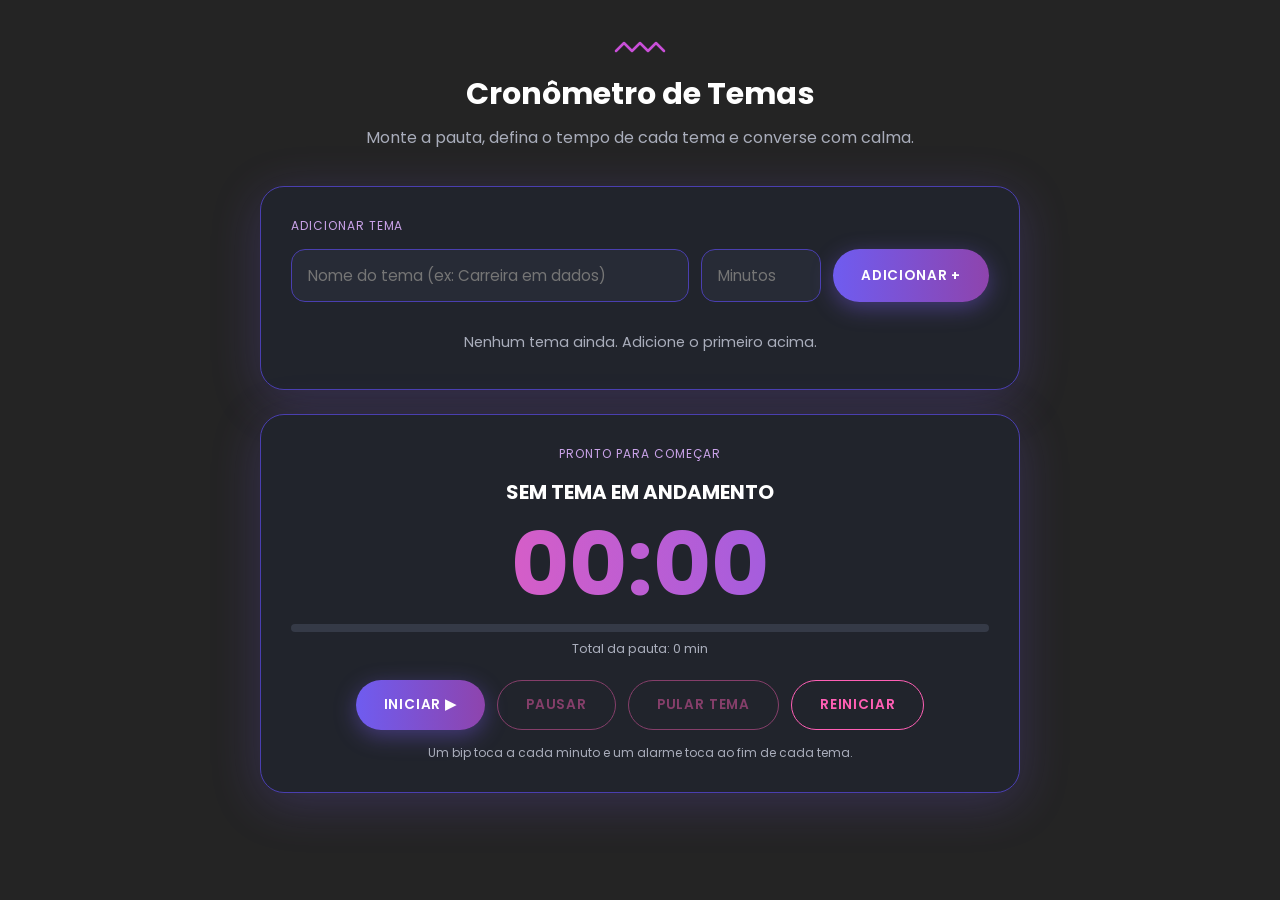
==== index.html @ 90a9bb94 "Init" ====
<!doctype html>
<html lang="pt-BR">
  <head>
    <meta charset="UTF-8" />
    <meta name="viewport" content="width=device-width, initial-scale=1.0" />
    <title>Cronômetro de Temas | DiversificaDev</title>
    <link
      href="https://fonts.googleapis.com/css2?family=Poppins:wght@400;500;600;700&display=swap"
      rel="stylesheet"
    />
    <style>
      :root {
        --bg: #242424;
        --card: #21242c;
        --card-2: #272b36;
        --borda: #4a3fb0;
        --roxo: #7b5cf0;
        --magenta: #c94fd8;
        --rosa: #ff5fb5;
        --texto: #ffffff;
        --texto-suave: #a9adbb;
      }
      * {
        box-sizing: border-box;
        margin: 0;
        padding: 0;
      }
      body {
        font-family: "Poppins", sans-serif;
        background: var(--bg);
        color: var(--texto);
        min-height: 100vh;
        padding: 40px 16px 60px;
      }
      header {
        text-align: center;
        margin-bottom: 36px;
      }
      .zigzag {
        width: 52px;
        height: 14px;
        margin: 0 auto 10px;
      }
      header h1 {
        font-size: 1.9rem;
        font-weight: 700;
      }
      header p {
        color: var(--texto-suave);
        margin-top: 8px;
        font-size: 1rem;
      }

      .card {
        max-width: 760px;
        margin: 0 auto 24px;
        background: var(--card);
        border: 1.5px solid var(--borda);
        border-radius: 24px;
        padding: 30px;
        box-shadow: 0 10px 50px rgba(123, 92, 240, 0.22);
      }
      .rotulo {
        font-size: 0.75rem;
        letter-spacing: 0.08em;
        text-transform: uppercase;
        color: #c9a2e8;
        margin-bottom: 14px;
      }

      .form {
        display: flex;
        gap: 12px;
        flex-wrap: wrap;
      }
      .form input {
        background: var(--card-2);
        border: 1.5px solid var(--borda);
        border-radius: 14px;
        color: var(--texto);
        font-family: inherit;
        font-size: 0.95rem;
        padding: 14px 16px;
        outline: none;
        transition:
          border-color 0.2s,
          box-shadow 0.2s;
      }
      .form input:focus {
        border-color: var(--rosa);
        box-shadow: 0 0 0 3px rgba(255, 95, 181, 0.18);
      }
      #tema {
        flex: 1 1 260px;
      }
      #minutos {
        width: 120px;
      }

      .btn {
        font-family: inherit;
        font-weight: 600;
        font-size: 0.85rem;
        letter-spacing: 0.06em;
        text-transform: uppercase;
        border: none;
        border-radius: 999px;
        padding: 14px 28px;
        color: #fff;
        cursor: pointer;
        background: linear-gradient(90deg, #6f5cf0, #8e44ad);
        box-shadow: 0 6px 22px rgba(123, 92, 240, 0.4);
        transition:
          transform 0.15s,
          box-shadow 0.15s,
          opacity 0.15s;
      }
      .btn:hover {
        transform: translateY(-2px);
        box-shadow: 0 10px 28px rgba(123, 92, 240, 0.55);
      }
      .btn:disabled {
        opacity: 0.45;
        cursor: not-allowed;
        transform: none;
      }
      .btn.secundario {
        background: transparent;
        border: 1.5px solid var(--rosa);
        color: var(--rosa);
        box-shadow: none;
      }
      .btn.secundario:hover {
        background: rgba(255, 95, 181, 0.1);
      }

      .lista {
        list-style: none;
        margin-top: 8px;
        display: grid;
        gap: 12px;
      }
      .item {
        display: flex;
        align-items: center;
        gap: 14px;
        background: var(--card-2);
        border: 1.5px solid var(--borda);
        border-radius: 16px;
        padding: 14px 18px;
        transition:
          border-color 0.2s,
          box-shadow 0.2s,
          opacity 0.2s;
      }
      .item .num {
        width: 34px;
        height: 34px;
        flex: none;
        display: grid;
        place-items: center;
        border-radius: 50%;
        background: rgba(255, 95, 181, 0.15);
        color: var(--rosa);
        font-weight: 700;
        font-size: 0.9rem;
      }
      .item .nome {
        flex: 1;
        font-size: 0.95rem;
        font-weight: 500;
      }
      .item .tempo {
        color: var(--texto-suave);
        font-size: 0.85rem;
      }
      .item .remover {
        background: none;
        border: none;
        color: var(--texto-suave);
        font-size: 1.3rem;
        cursor: pointer;
        line-height: 1;
        padding: 4px 8px;
        border-radius: 8px;
      }
      .item .remover:hover {
        color: var(--rosa);
      }
      .item.ativo {
        border-color: var(--rosa);
        box-shadow: 0 0 22px rgba(255, 95, 181, 0.3);
      }
      .item.feito {
        opacity: 0.45;
      }
      .item.feito .nome {
        text-decoration: line-through;
      }
      .vazio {
        text-align: center;
        color: var(--texto-suave);
        padding: 22px 0 6px;
        font-size: 0.9rem;
      }

      .palco {
        text-align: center;
      }
      .palco .tema-atual {
        font-size: 1.25rem;
        font-weight: 700;
        text-transform: uppercase;
        margin: 6px 0 4px;
      }
      .relogio {
        font-size: 5.5rem;
        font-weight: 700;
        line-height: 1.1;
        font-variant-numeric: tabular-nums;
        background: linear-gradient(90deg, var(--rosa), var(--roxo));
        -webkit-background-clip: text;
        background-clip: text;
        -webkit-text-fill-color: transparent;
        margin: 10px 0;
      }
      .relogio.alerta {
        animation: pulsa 0.6s ease-in-out infinite alternate;
      }
      @keyframes pulsa {
        from {
          transform: scale(1);
        }
        to {
          transform: scale(1.06);
        }
      }

      .barra {
        height: 8px;
        border-radius: 999px;
        background: #353a47;
        overflow: hidden;
        margin: 10px 0 8px;
      }
      .barra > div {
        height: 100%;
        width: 0%;
        background: linear-gradient(90deg, var(--rosa), var(--roxo));
        border-radius: 999px;
        transition: width 0.4s linear;
      }
      .minutos-info {
        color: var(--texto-suave);
        font-size: 0.8rem;
      }
      .controles {
        display: flex;
        gap: 12px;
        justify-content: center;
        flex-wrap: wrap;
        margin-top: 22px;
      }
      .dica {
        text-align: center;
        color: var(--texto-suave);
        font-size: 0.75rem;
        margin-top: 14px;
      }

      .fim {
        display: none;
        text-align: center;
        font-size: 1.1rem;
        font-weight: 600;
        color: var(--rosa);
        margin-top: 16px;
      }
    </style>
  </head>
  <body>
    <header>
      <svg
        class="zigzag"
        viewBox="0 0 52 14"
        fill="none"
        stroke="#c94fd8"
        stroke-width="2.5"
        stroke-linecap="round"
        stroke-linejoin="round"
      >
        <polyline points="2,11 10,3 18,11 26,3 34,11 42,3 50,11" />
      </svg>
      <h1>Cronômetro de Temas</h1>
      <p>Monte a pauta, defina o tempo de cada tema e converse com calma.</p>
    </header>

    <section class="card">
      <div class="rotulo">Adicionar tema</div>
      <div class="form">
        <input
          id="tema"
          type="text"
          placeholder="Nome do tema (ex: Carreira em dados)"
          maxlength="80"
        />
        <input
          id="minutos"
          type="number"
          min="1"
          max="180"
          placeholder="Minutos"
        />
        <button class="btn" id="btnAdd">Adicionar +</button>
      </div>
      <ul class="lista" id="lista"></ul>
      <div class="vazio" id="vazio">
        Nenhum tema ainda. Adicione o primeiro acima.
      </div>
    </section>

    <section class="card palco">
      <div class="rotulo" id="rotuloPalco">Pronto para começar</div>
      <div class="tema-atual" id="temaAtual">Sem tema em andamento</div>
      <div class="relogio" id="relogio">00:00</div>
      <div class="barra"><div id="progresso"></div></div>
      <div class="minutos-info" id="info">Total da pauta: 0 min</div>
      <div class="controles">
        <button class="btn" id="btnIniciar">Iniciar ▶</button>
        <button class="btn secundario" id="btnPausar" disabled>Pausar</button>
        <button class="btn secundario" id="btnPular" disabled>
          Pular tema
        </button>
        <button class="btn secundario" id="btnReiniciar">Reiniciar</button>
      </div>
      <div class="fim" id="fim">
        🎉 Pauta concluída! Obrigado pela conversa.
      </div>
      <div class="dica">
        Um bip toca a cada minuto e um alarme toca ao fim de cada tema.
      </div>
    </section>

    <script>
      let temas = [];
      let indice = -1;
      let restante = 0;
      let total = 0;
      let timer = null;
      let pausado = false;
      let audioCtx = null;

      const $ = (id) => document.getElementById(id);
      const fmt = (s) =>
        String(Math.floor(s / 60)).padStart(2, "0") +
        ":" +
        String(s % 60).padStart(2, "0");

      function ctx() {
        if (!audioCtx)
          audioCtx = new (window.AudioContext || window.webkitAudioContext)();
        if (audioCtx.state === "suspended") audioCtx.resume();
        return audioCtx;
      }
      function tom(freq, inicio, dur, vol = 0.25, tipo = "sine") {
        const c = ctx();
        const o = c.createOscillator();
        const g = c.createGain();
        o.type = tipo;
        o.frequency.value = freq;
        g.gain.setValueAtTime(0, c.currentTime + inicio);
        g.gain.linearRampToValueAtTime(vol, c.currentTime + inicio + 0.01);
        g.gain.exponentialRampToValueAtTime(
          0.001,
          c.currentTime + inicio + dur,
        );
        o.connect(g);
        g.connect(c.destination);
        o.start(c.currentTime + inicio);
        o.stop(c.currentTime + inicio + dur + 0.05);
      }
      function bipMinuto() {
        tom(880, 0, 0.18);
        tom(660, 0.2, 0.25);
      }
      function alarmeFim() {
        for (let i = 0; i < 4; i++) {
          tom(1046, i * 0.45, 0.16, 0.35, "square");
          tom(1046, i * 0.45 + 0.2, 0.16, 0.35, "square");
          tom(1318, i * 0.45 + 0.4, 0.05, 0.001, "square");
        }
        tom(1568, 1.9, 0.7, 0.35, "square");
      }
      function alarmeFinal() {
        for (let i = 0; i < 3; i++) {
          tom(523, i * 0.6, 0.2, 0.3, "triangle");
          tom(659, i * 0.6 + 0.2, 0.2, 0.3, "triangle");
          tom(784, i * 0.6 + 0.4, 0.3, 0.3, "triangle");
        }
        tom(1046, 1.9, 1.0, 0.3, "triangle");
      }

      function desenharLista() {
        const ul = $("lista");
        ul.innerHTML = "";
        temas.forEach((t, i) => {
          const li = document.createElement("li");
          li.className =
            "item" +
            (i === indice ? " ativo" : "") +
            (i < indice ? " feito" : "");
          li.innerHTML =
            '<div class="num">' +
            (i + 1) +
            '</div><div class="nome"></div><div class="tempo">' +
            t.min +
            " min</div>";
          li.querySelector(".nome").textContent = t.nome;
          if (indice === -1) {
            const b = document.createElement("button");
            b.className = "remover";
            b.textContent = "×";
            b.title = "Remover";
            b.onclick = () => {
              temas.splice(i, 1);
              desenharLista();
            };
            li.appendChild(b);
          }
          ul.appendChild(li);
        });
        $("vazio").style.display = temas.length ? "none" : "block";
        const soma = temas.reduce((a, t) => a + t.min, 0);
        $("info").textContent = "Total da pauta: " + soma + " min";
      }

      function adicionar() {
        const nome = $("tema").value.trim();
        const min = parseInt($("minutos").value, 10);
        if (!nome || !min || min < 1) {
          $("tema").focus();
          return;
        }
        temas.push({ nome, min });
        $("tema").value = "";
        $("minutos").value = "";
        $("tema").focus();
        desenharLista();
      }

      function iniciarTema(i) {
        indice = i;
        total = temas[i].min * 60;
        restante = total;
        $("rotuloPalco").textContent =
          "Tema " + (i + 1) + " de " + temas.length;
        $("temaAtual").textContent = temas[i].nome;
        $("relogio").classList.remove("alerta");
        atualizarTela();
        desenharLista();
      }

      function atualizarTela() {
        $("relogio").textContent = fmt(restante);
        $("progresso").style.width =
          (total ? ((total - restante) / total) * 100 : 0) + "%";
        const decorridos = Math.floor((total - restante) / 60);
        $("info").textContent =
          "Minutos completos: " + decorridos + " de " + total / 60;
        $("relogio").classList.toggle("alerta", restante <= 10 && restante > 0);
      }

      function tique() {
        if (pausado) return;
        restante--;
        const passou = total - restante;
        if (restante > 0 && passou > 0 && passou % 60 === 0) bipMinuto();
        atualizarTela();
        if (restante <= 0) {
          clearInterval(timer);
          timer = null;
          if (indice < temas.length - 1) {
            alarmeFim();
            setTimeout(() => {
              iniciarTema(indice + 1);
              timer = setInterval(tique, 1000);
            }, 2800);
          } else {
            alarmeFinal();
            finalizar();
          }
        }
      }

      function iniciar() {
        if (!temas.length) {
          $("tema").focus();
          return;
        }
        ctx();
        $("fim").style.display = "none";
        iniciarTema(0);
        pausado = false;
        timer = setInterval(tique, 1000);
        $("btnIniciar").disabled = true;
        $("btnPausar").disabled = false;
        $("btnPular").disabled = false;
        $("btnAdd").disabled = true;
      }

      function pausar() {
        pausado = !pausado;
        $("btnPausar").textContent = pausado ? "Continuar" : "Pausar";
      }

      function pular() {
        clearInterval(timer);
        timer = null;
        if (indice < temas.length - 1) {
          alarmeFim();
          setTimeout(() => {
            iniciarTema(indice + 1);
            pausado = false;
            $("btnPausar").textContent = "Pausar";
            timer = setInterval(tique, 1000);
          }, 2800);
        } else {
          alarmeFinal();
          finalizar();
        }
      }

      function finalizar() {
        indice = temas.length;
        desenharLista();
        $("rotuloPalco").textContent = "Pauta concluída";
        $("temaAtual").textContent = "Todos os temas finalizados";
        $("relogio").textContent = "00:00";
        $("relogio").classList.remove("alerta");
        $("progresso").style.width = "100%";
        $("fim").style.display = "block";
        $("btnPausar").disabled = true;
        $("btnPular").disabled = true;
      }

      function reiniciar() {
        clearInterval(timer);
        timer = null;
        pausado = false;
        indice = -1;
        restante = 0;
        total = 0;
        $("rotuloPalco").textContent = "Pronto para começar";
        $("temaAtual").textContent = "Sem tema em andamento";
        $("relogio").textContent = "00:00";
        $("relogio").classList.remove("alerta");
        $("progresso").style.width = "0%";
        $("fim").style.display = "none";
        $("btnIniciar").disabled = false;
        $("btnPausar").disabled = true;
        $("btnPausar").textContent = "Pausar";
        $("btnPular").disabled = true;
        $("btnAdd").disabled = false;
        desenharLista();
      }

      $("btnAdd").onclick = adicionar;
      $("minutos").addEventListener("keydown", (e) => {
        if (e.key === "Enter") adicionar();
      });
      $("tema").addEventListener("keydown", (e) => {
        if (e.key === "Enter") $("minutos").focus();
      });
      $("btnIniciar").onclick = iniciar;
      $("btnPausar").onclick = pausar;
      $("btnPular").onclick = pular;
      $("btnReiniciar").onclick = reiniciar;
      desenharLista();
    </script>
  </body>
</html>
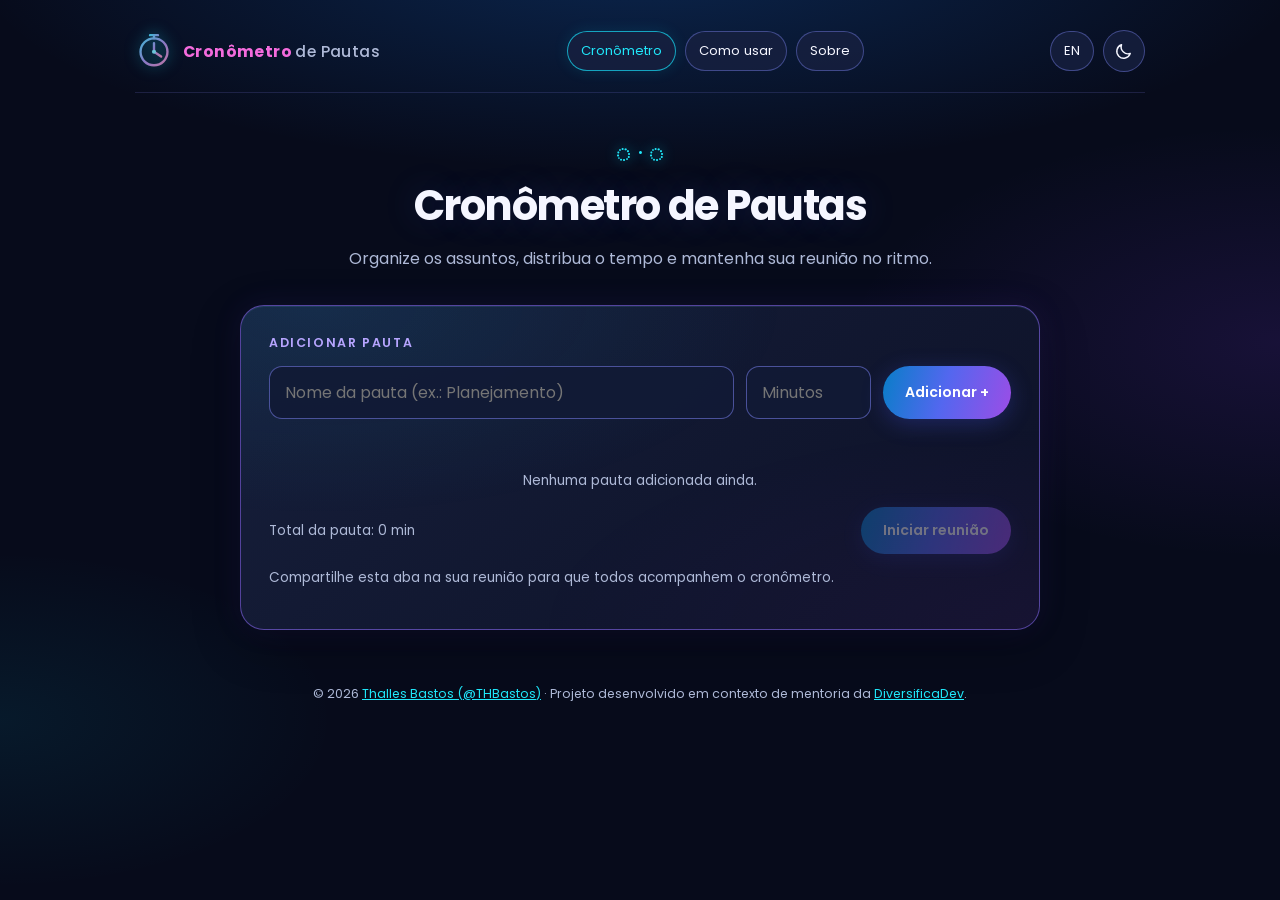
==== commit c3f09db0: "V2 MeetingTimer" ====
--- a/index.html
+++ b/index.html
@@ -1,581 +1,154 @@
-<!doctype html>
+<!DOCTYPE html>
+
 <html lang="pt-BR">
-  <head>
-    <meta charset="UTF-8" />
-    <meta name="viewport" content="width=device-width, initial-scale=1.0" />
-    <title>Cronômetro de Temas | DiversificaDev</title>
-    <link
-      href="https://fonts.googleapis.com/css2?family=Poppins:wght@400;500;600;700&display=swap"
-      rel="stylesheet"
-    />
-    <style>
-      :root {
-        --bg: #242424;
-        --card: #21242c;
-        --card-2: #272b36;
-        --borda: #4a3fb0;
-        --roxo: #7b5cf0;
-        --magenta: #c94fd8;
-        --rosa: #ff5fb5;
-        --texto: #ffffff;
-        --texto-suave: #a9adbb;
-      }
-      * {
-        box-sizing: border-box;
-        margin: 0;
-        padding: 0;
-      }
-      body {
-        font-family: "Poppins", sans-serif;
-        background: var(--bg);
-        color: var(--texto);
-        min-height: 100vh;
-        padding: 40px 16px 60px;
-      }
-      header {
-        text-align: center;
-        margin-bottom: 36px;
-      }
-      .zigzag {
-        width: 52px;
-        height: 14px;
-        margin: 0 auto 10px;
-      }
-      header h1 {
-        font-size: 1.9rem;
-        font-weight: 700;
-      }
-      header p {
-        color: var(--texto-suave);
-        margin-top: 8px;
-        font-size: 1rem;
-      }
+<head>
+<meta charset="utf-8"/><meta content="width=device-width,initial-scale=1" name="viewport"/>
+<title>Cronômetro de Pautas | TH.BASTOS × DiversificaDev</title>
+<link href="https://fonts.googleapis.com/css2?family=Poppins:wght@400;500;600;700&amp;display=swap" rel="stylesheet"/>
+<style>
+:root{font-family:Poppins,system-ui,sans-serif;color-scheme:dark;--bg:#191b24;--card:#232631;--field:#2c303e;--text:#f7f6ff;--muted:#b6b5c8;--border:#5246a1;--pink:#ff65b5;--purple:#8265ef;--track:#404251;--shadow:rgba(80,62,160,.24)}
+:root[data-theme=light]{color-scheme:light;--bg:#f6f4fb;--card:#fff;--field:#f3f0fa;--text:#242136;--muted:#5f5a72;--border:#b7a8e5;--pink:#ac2878;--purple:#6143c5;--track:#e1dcec;--shadow:rgba(80,62,160,.12)}
+*{box-sizing:border-box}body{margin:0;min-height:100vh;background:radial-gradient(ellipse at top,rgba(130,101,239,.12),transparent 65%),var(--bg);color:var(--text)}button,input{font:inherit}button{cursor:pointer}button:disabled{opacity:.4;cursor:not-allowed}button:focus-visible,input:focus-visible,a:focus-visible{outline:3px solid var(--pink);outline-offset:3px}a{color:inherit} .shell{max-width:1050px;margin:auto;padding:22px 20px 40px}.topbar{display:flex;align-items:center;justify-content:space-between;gap:15px;flex-wrap:wrap}.brand{font-weight:700;text-decoration:none;font-size:1rem}.brand span{color:var(--pink)}.top-actions,.nav{display:flex;align-items:center;gap:9px;flex-wrap:wrap}.nav a,.nav span,.small{border:1px solid var(--border);border-radius:999px;padding:9px 13px;font-size:.82rem;text-decoration:none;background:var(--card);color:var(--text)}.nav .current{border-color:var(--pink);color:var(--pink)}.nav .soon{opacity:.55;cursor:default}.small[aria-pressed=true]{border-color:var(--pink);color:var(--pink)}.hero{text-align:center;margin:56px auto 30px}.zig{color:var(--pink);font-size:2rem;line-height:1}.hero h1{font-size:clamp(1.8rem,4vw,2.6rem);margin:9px 0}.hero p{color:var(--muted);margin:0}.card{background:var(--card);border:1.5px solid var(--border);border-radius:24px;padding:28px;box-shadow:0 10px 40px var(--shadow);margin:20px auto;max-width:800px}.label{font-size:.78rem;letter-spacing:.08em;text-transform:uppercase;color:var(--pink);margin-bottom:14px}.form{display:flex;gap:12px;flex-wrap:wrap}.form input{background:var(--field);color:var(--text);border:1px solid var(--border);border-radius:13px;padding:13px 15px;min-width:0}.form input:first-child{flex:1 1 270px}.form input:nth-child(2){width:125px}.btn{border:0;border-radius:999px;padding:13px 22px;color:white;background:linear-gradient(95deg,#705af0,#9c4fb6);font-weight:600;font-size:.88rem}.btn.secondary{background:transparent;border:1px solid var(--pink);color:var(--pink)}.btn:hover:not(:disabled),.small:hover:not(:disabled){filter:brightness(1.12)}.list{list-style:none;padding:0;margin:18px 0;display:grid;gap:10px}.item{display:flex;align-items:center;gap:12px;padding:13px;background:var(--field);border:1px solid var(--border);border-radius:14px}.item.active{border-color:var(--pink)}.item.done{opacity:.55}.num{width:32px;height:32px;border-radius:50%;background:rgba(255,101,181,.15);color:var(--pink);display:grid;place-items:center;flex:none;font-weight:700}.item .name{flex:1;overflow-wrap:anywhere}.item .mins{white-space:nowrap;color:var(--muted)}.remove{border:0;background:none;color:var(--muted);font-size:1.5rem}.empty,.hint{color:var(--muted);font-size:.85rem}.empty{text-align:center;padding:16px}.setup-bottom{display:flex;justify-content:space-between;align-items:center;gap:12px;flex-wrap:wrap}.meeting{max-width:980px;text-align:center}.meeting .subject{font-size:clamp(1.3rem,3.5vw,2.3rem);overflow-wrap:anywhere;margin:10px 0}.clock{font-size:clamp(4.5rem,17vw,11rem);font-weight:700;line-height:1.2;letter-spacing:-.04em;font-variant-numeric:tabular-nums;background:linear-gradient(95deg,var(--pink),var(--purple));background-clip:text;-webkit-background-clip:text;color:transparent}.clock.warning{animation:pulse 1.4s infinite alternate}@keyframes pulse{to{transform:scale(1.035);opacity:.8}}.progress{height:10px;background:var(--track);border-radius:20px;overflow:hidden;margin:12px auto;max-width:760px}.progress>div{height:100%;width:0;background:linear-gradient(90deg,var(--pink),var(--purple));transition:width .2s linear}.extra{font-weight:600;color:var(--pink);min-height:25px}.controls{display:flex;gap:10px;justify-content:center;flex-wrap:wrap;margin:20px 0}.meeting-list{max-width:650px;margin:24px auto;text-align:left}.meeting-top{display:flex;justify-content:space-between;align-items:center;gap:10px;flex-wrap:wrap}.finish{font-size:1.1rem;color:var(--pink);font-weight:600}.hidden{display:none!important}footer{text-align:center;color:var(--muted);font-size:.78rem;margin:55px 0 5px}footer a{color:var(--pink)}dialog{border:1px solid var(--border);background:var(--card);color:var(--text);border-radius:20px;padding:25px;max-width:min(90vw,420px)}dialog::backdrop{background:rgba(0,0,0,.65)}dialog p{color:var(--muted)}.dialog-actions{display:flex;justify-content:flex-end;gap:9px;flex-wrap:wrap}@media(max-width:600px){.shell{padding:15px}.card{padding:18px}.hero{margin:32px auto 20px}.form input:nth-child(2){flex:1}.form .btn{width:100%}.setup-bottom{justify-content:center}.meeting-top{justify-content:center}}
 
-      .card {
-        max-width: 760px;
-        margin: 0 auto 24px;
-        background: var(--card);
-        border: 1.5px solid var(--borda);
-        border-radius: 24px;
-        padding: 30px;
-        box-shadow: 0 10px 50px rgba(123, 92, 240, 0.22);
-      }
-      .rotulo {
-        font-size: 0.75rem;
-        letter-spacing: 0.08em;
-        text-transform: uppercase;
-        color: #c9a2e8;
-        margin-bottom: 14px;
-      }
+/* TH.BASTOS × DiversificaDev: neon blue visual language */
+:root{--bg:#080e1d;--card:#101b30;--field:#172640;--text:#f5f9ff;--muted:#b3c3d9;--border:#244c79;--pink:#4bbcff;--purple:#806bfa;--track:#263b56;--shadow:rgba(0,128,255,.14)}
+:root[data-theme=light]{--bg:#f0f7ff;--card:#ffffff;--field:#edf5ff;--text:#10223c;--muted:#47607c;--border:#b4d7f5;--pink:#086aa8;--purple:#6150b9;--track:#dbe8f5;--shadow:rgba(14,89,153,.12)}
+body{background:radial-gradient(ellipse at 50% 0%,rgba(18,120,235,.17),transparent 62%),var(--bg)}
+.brand{display:inline-flex;align-items:center;gap:8px;letter-spacing:.025em}.brand-mark{color:#35baff;font-size:1.55rem}.brand-th{color:var(--text)!important}.brand-dot{color:#35baff!important}
+.nav .current,.small[aria-pressed=true]{border-color:var(--pink)}.zig{color:#41caff;text-shadow:0 0 22px #009bff}
+.btn{background:linear-gradient(100deg,#0b87d6,#6861e7)}.btn.secondary{background:transparent}
+.clock{background:linear-gradient(95deg,#35caff,#6386ff,#ab69ec);background-clip:text;-webkit-background-clip:text}
+.progress>div{background:linear-gradient(90deg,#26c5fa,#7869ff)}
+#theme{display:grid;place-items:center;min-width:42px;min-height:42px;padding:8px}#theme svg{display:block}
+#counter:empty,#status:empty,#extra:empty{display:none}
+.meeting .subject{line-height:1.35;margin:18px 0 12px}
+.meeting .clock{line-height:1.22;padding:4px 0}
+.meeting-list{margin-top:28px}
+/* Presentation takes over the browser TAB only, never the operating-system screen. */
+body.presenting{overflow:hidden}
+body.presenting .shell{max-width:none;padding:0;margin:0}
+body.presenting .topbar,body.presenting .hero,body.presenting #setup,body.presenting footer{display:none!important}
+body.presenting main{height:100dvh;overflow:auto}
+body.presenting #meeting{display:block!important;min-height:100dvh;max-width:none;width:100%;margin:0;border:0;border-radius:0;box-shadow:none;padding:clamp(14px,3vw,40px) clamp(12px,5vw,70px);background:var(--bg)}
+body.presenting #meeting .clock{font-size:clamp(5rem,17vw,14rem)}
+@media(max-width:600px){.topbar{align-items:flex-start}.brand{width:100%}.meeting-top{gap:12px}.meeting-top>div{display:flex;flex-wrap:wrap;justify-content:center;gap:8px}.meeting .subject{font-size:clamp(1.3rem,6vw,2rem);line-height:1.45;margin:18px 0}.clock{font-size:clamp(3.8rem,17vw,7rem)}.label{line-height:1.65}.finish{line-height:1.6}.controls{gap:9px}.controls .btn{padding:12px 15px}.meeting-list{margin-top:28px}body.presenting #meeting .clock{font-size:clamp(3.8rem,18vw,8rem)}}
 
-      .form {
-        display: flex;
-        gap: 12px;
-        flex-wrap: wrap;
-      }
-      .form input {
-        background: var(--card-2);
-        border: 1.5px solid var(--borda);
-        border-radius: 14px;
-        color: var(--texto);
-        font-family: inherit;
-        font-size: 0.95rem;
-        padding: 14px 16px;
-        outline: none;
-        transition:
-          border-color 0.2s,
-          box-shadow 0.2s;
-      }
-      .form input:focus {
-        border-color: var(--rosa);
-        box-shadow: 0 0 0 3px rgba(255, 95, 181, 0.18);
-      }
-      #tema {
-        flex: 1 1 260px;
-      }
-      #minutos {
-        width: 120px;
-      }
+/* V4: paleta equilibrada entre TH.BASTOS e DiversificaDev, sem neon excessivo */
+:root{--bg:#11141b;--card:#1b202a;--field:#252b37;--text:#edf1f6;--muted:#aeb7c5;--border:#3a4b65;--pink:#78b9cf;--purple:#927fc2;--track:#323b4c;--shadow:rgba(0,0,0,.19)}
+:root[data-theme=light]{--bg:#f4f5f8;--card:#fff;--field:#f0f2f6;--text:#1d2632;--muted:#536173;--border:#b6c5d7;--pink:#24738f;--purple:#67579d;--track:#dce2e9;--shadow:rgba(34,49,75,.08)}
+body{background:radial-gradient(ellipse at 50% -12%,rgba(76,94,142,.09),transparent 65%),var(--bg)}
+.brand{display:inline-flex;align-items:center;gap:10px;white-space:nowrap}.brand-name{font-weight:700;font-size:.98rem;color:var(--text)}.brand-name span{font-weight:500;color:var(--muted)}.timer-logo{flex:none}
+.nav .current,.small[aria-pressed=true]{border-color:var(--pink)}.zig{color:var(--purple);text-shadow:none;font-size:1.25rem}
+.card{border-color:var(--border);box-shadow:0 12px 35px var(--shadow)}
+.btn{background:linear-gradient(110deg,#3c789e,#7366a4);box-shadow:none}.btn.secondary{background:transparent;color:var(--pink);border-color:var(--border)}
+.clock{background:linear-gradient(100deg,#7dbbd3,#9b86d0);background-clip:text;-webkit-background-clip:text}
+.progress>div{background:linear-gradient(90deg,#5aa8c4,#8876b6)}
+.meeting .subject{font-size:clamp(2rem,5vw,3.7rem);line-height:1.18;font-weight:700;letter-spacing:-.025em;margin:18px auto 24px;max-width:850px;text-wrap:balance}
+.meeting-top{display:grid;grid-template-columns:1fr auto;align-items:start;gap:16px;margin-bottom:30px}.meeting-top>div{display:flex;gap:10px;flex-wrap:wrap;justify-content:flex-end}
+.meeting .label{margin-top:12px}.meeting .clock{margin:16px auto 20px}
+.item.active{border-color:var(--pink)}.num{background:rgba(139,127,194,.16);color:var(--pink)}
+body.presenting #meeting{background:var(--bg);padding:clamp(24px,4vw,55px) clamp(18px,5vw,80px)}
+body.presenting #meeting .meeting-top{margin-bottom:clamp(35px,6vh,80px)}
+body.presenting #meeting .subject{font-size:clamp(2.1rem,5.5vw,5rem)}
+@media(max-width:650px){
+ .shell{padding:18px 15px 34px}.topbar{display:grid;grid-template-columns:1fr auto;gap:16px 10px;align-items:center}.brand{grid-column:1/2;min-width:0}.brand-name{font-size:.89rem}.timer-logo{width:32px;height:32px}.top-actions{grid-column:2/3;grid-row:1;justify-content:flex-end;flex-wrap:nowrap}.nav{grid-column:1/-1;grid-row:2;display:flex;gap:8px;justify-content:center}.nav a,.nav span{padding:9px 12px;font-size:.78rem}
+ .hero{margin:34px auto 25px}.hero h1{line-height:1.18}.hero p{line-height:1.6}
+ .meeting{padding:24px 18px}.meeting-top{display:flex;flex-direction:column;align-items:stretch;gap:12px;margin-bottom:36px}.meeting-top>#fullscreen{align-self:stretch}.meeting-top>div{display:grid;grid-template-columns:1fr 1fr;gap:10px;width:100%}.meeting-top .small{min-height:44px;line-height:1.4;padding:10px 12px;white-space:normal}
+ .meeting .subject{font-size:clamp(2rem,8vw,3rem);margin:22px auto 28px;line-height:1.22}.meeting .clock{font-size:clamp(3.8rem,17vw,7rem)}.meeting .label{margin-top:12px}
+ .controls{gap:9px;margin-top:26px}.controls .btn{min-height:44px}.meeting-list{margin-top:36px}
+ body.presenting{overflow:auto}body.presenting main{min-height:100dvh;height:auto;overflow:visible}body.presenting #meeting{padding:24px 18px 55px;min-height:100dvh}body.presenting #meeting .meeting-top{margin-bottom:46px}body.presenting #meeting .subject{font-size:clamp(2.2rem,9vw,3.5rem);margin-bottom:32px}body.presenting #meeting .clock{font-size:clamp(3.8rem,17vw,8rem)}
+}
+@media(prefers-reduced-motion:reduce){.clock.warning{animation:none}.progress>div{transition:none}}
 
-      .btn {
-        font-family: inherit;
-        font-weight: 600;
-        font-size: 0.85rem;
-        letter-spacing: 0.06em;
-        text-transform: uppercase;
-        border: none;
-        border-radius: 999px;
-        padding: 14px 28px;
-        color: #fff;
-        cursor: pointer;
-        background: linear-gradient(90deg, #6f5cf0, #8e44ad);
-        box-shadow: 0 6px 22px rgba(123, 92, 240, 0.4);
-        transition:
-          transform 0.15s,
-          box-shadow 0.15s,
-          opacity 0.15s;
-      }
-      .btn:hover {
-        transform: translateY(-2px);
-        box-shadow: 0 10px 28px rgba(123, 92, 240, 0.55);
-      }
-      .btn:disabled {
-        opacity: 0.45;
-        cursor: not-allowed;
-        transform: none;
-      }
-      .btn.secundario {
-        background: transparent;
-        border: 1.5px solid var(--rosa);
-        color: var(--rosa);
-        box-shadow: none;
-      }
-      .btn.secundario:hover {
-        background: rgba(255, 95, 181, 0.1);
-      }
+/* V5 | DiversificaDev orbital neon: depth, restraint and luminous accents */
+:root{
+ --bg:#070b1b;--card:#10162c;--field:#18213a;--text:#f5f6ff;
+ --muted:#aeb9d7;--border:#4d408f;--pink:#f46bdd;--purple:#906aff;
+ --track:#283355;--shadow:rgba(55,35,153,.27);
+ --cyan:#20e7fa;--blue:#3c9dff;--violet:#a66bff;
+}
+:root[data-theme=light]{--bg:#f1f3ff;--card:#ffffff;--field:#edf0ff;--text:#17203b;--muted:#526080;--border:#aa9bdf;--pink:#a92eab;--purple:#6444c4;--track:#dce2f5;--shadow:rgba(68,47,160,.12);--cyan:#007f9d;--blue:#1767cc;--violet:#7044c4}
+body{background:radial-gradient(ellipse 70% 32% at 50% -5%,rgba(23,126,246,.23),transparent 75%),radial-gradient(ellipse 45% 32% at 100% 38%,rgba(136,58,246,.13),transparent 75%),radial-gradient(ellipse 35% 25% at 0% 80%,rgba(10,206,239,.075),transparent 75%),var(--bg)}
+.topbar{padding:8px 0 20px;border-bottom:1px solid rgba(126,128,237,.18)}
+.brand-name{color:var(--text)}.brand-name span{color:var(--muted)}
+.timer-logo{filter:drop-shadow(0 0 7px rgba(22,224,255,.5))}
+.hero{position:relative;margin:48px auto 34px}.hero h1{font-weight:700;letter-spacing:-.035em;text-shadow:0 0 35px rgba(88,121,255,.18)}
+.zig{color:var(--cyan);text-shadow:0 0 12px rgba(0,225,255,.8);font-size:1.5rem}
+.card{position:relative;background:linear-gradient(140deg,rgba(23,32,61,.97),rgba(13,17,39,.99));border:1px solid rgba(138,104,245,.56);box-shadow:0 14px 48px rgba(0,0,0,.27),0 0 30px rgba(101,67,235,.11),inset 0 1px 0 rgba(116,210,255,.11)}
+.card::before{content:"";pointer-events:none;position:absolute;inset:0;border-radius:inherit;background:radial-gradient(ellipse at 10% 0%,rgba(24,201,255,.085),transparent 46%),radial-gradient(ellipse at 100% 100%,rgba(198,59,247,.055),transparent 45%)}
+.card>*{position:relative}
+.label{color:#b7a5ff;letter-spacing:.13em;font-weight:600}
+.nav a,.nav span,.small{background:rgba(24,33,64,.78);border-color:rgba(109,119,216,.5);transition:border-color .2s,box-shadow .2s,background .2s}
+.nav .current,.small[aria-pressed=true]{color:var(--cyan);border-color:rgba(24,222,247,.7);box-shadow:0 0 15px rgba(12,205,245,.12)}
+.nav a:hover,.small:hover:not(:disabled){border-color:var(--cyan);box-shadow:0 0 17px rgba(19,200,248,.18)}
+.form input{background:rgba(18,27,54,.92);border-color:rgba(105,112,210,.65)}
+.form input:focus{border-color:var(--cyan);box-shadow:0 0 0 3px rgba(16,219,244,.13)}
+.btn{background:linear-gradient(105deg,#087ec8 0%,#5367ef 48%,#9c4de6 100%);color:#fff;box-shadow:0 5px 22px rgba(70,84,234,.28);transition:transform .2s,box-shadow .2s,filter .2s}
+.btn:hover:not(:disabled){transform:translateY(-1px);box-shadow:0 7px 25px rgba(51,139,255,.33),0 0 17px rgba(165,69,241,.15)}
+.btn.secondary{background:rgba(26,35,67,.62);color:#b7eaff;border:1px solid rgba(54,178,248,.6);box-shadow:none}
+.btn.secondary:hover:not(:disabled){background:rgba(25,93,139,.24);box-shadow:0 0 15px rgba(0,192,255,.12)}
+.item{background:linear-gradient(100deg,rgba(30,40,73,.94),rgba(22,29,58,.94));border-color:rgba(99,91,181,.57)}
+.item.active{border-color:var(--cyan);box-shadow:0 0 0 1px rgba(21,226,255,.16),0 0 24px rgba(24,201,245,.13)}
+.num{background:linear-gradient(130deg,rgba(225,79,226,.24),rgba(30,194,250,.19));color:#e8a4ff}
+.clock{background:linear-gradient(110deg,#2fe6ff 5%,#4d9fff 35%,#8a78ff 67%,#ed67e9 100%);-webkit-background-clip:text;background-clip:text;color:transparent;filter:drop-shadow(0 0 18px rgba(62,127,255,.19))}
+.progress{background:var(--track);box-shadow:inset 0 1px 3px rgba(0,0,0,.25)}
+.progress>div{background:linear-gradient(90deg,#11d6ef,#3b9dff 40%,#8d69ff 72%,#ed63da);box-shadow:0 0 16px rgba(55,154,255,.45)}
+.meeting .subject{color:#f6f7ff;text-shadow:0 0 23px rgba(98,129,255,.18);font-size:clamp(2.2rem,5.3vw,4rem)}
+.extra,.finish{color:#ef8ce8;text-shadow:0 0 12px rgba(237,96,228,.19)}
+.meeting-top{margin-bottom:24px}
+.meeting-list .item.active{background:linear-gradient(110deg,rgba(14,73,108,.45),rgba(38,30,83,.6))}
+footer a{color:var(--cyan)}
+body.presenting #meeting{background:radial-gradient(ellipse at 50% 0%,rgba(19,93,175,.14),transparent 60%),var(--bg)}
+:root[data-theme=light] .card{background:linear-gradient(145deg,#fff,#f7f8ff);border-color:#b8a7e8}
+:root[data-theme=light] .card::before{opacity:.35}
+:root[data-theme=light] .nav a,:root[data-theme=light] .nav span,:root[data-theme=light] .small,:root[data-theme=light] .btn.secondary{background:#f5f7ff;color:#314a76}
+:root[data-theme=light] .form input{background:#f6f7ff}
+:root[data-theme=light] .item{background:linear-gradient(100deg,#f5f6ff,#eef3ff)}
+:root[data-theme=light] .meeting .subject{color:var(--text);text-shadow:none}
+:root[data-theme=light] .label{color:#7650c0}
+:root[data-theme=light] .clock{background:linear-gradient(100deg,#007ca7,#2861d3,#8643b8);background-clip:text;-webkit-background-clip:text}
+:root[data-theme=light] footer a{color:#096c9e}
+@media(max-width:650px){
+ .shell{padding:18px 14px 35px}.topbar{row-gap:17px;padding-bottom:17px}
+ .hero{margin:31px auto 24px}.hero h1{font-size:clamp(1.8rem,7vw,2.3rem)}
+ .meeting-top{gap:14px;margin-bottom:30px}.meeting-top>div{gap:10px}
+ .meeting .subject{font-size:clamp(2.1rem,8.5vw,3.2rem)}
+ .meeting .clock{font-size:clamp(3.7rem,17vw,7rem)}
+ body.presenting #meeting{padding:25px 16px 60px}body.presenting #meeting .meeting-top{margin-bottom:38px}
+ body.presenting #meeting .subject{font-size:clamp(2.2rem,9vw,3.6rem)}
+}
+@media(prefers-reduced-motion:reduce){.btn,.nav a,.small{transition:none}}
 
-      .lista {
-        list-style: none;
-        margin-top: 8px;
-        display: grid;
-        gap: 12px;
-      }
-      .item {
-        display: flex;
-        align-items: center;
-        gap: 14px;
-        background: var(--card-2);
-        border: 1.5px solid var(--borda);
-        border-radius: 16px;
-        padding: 14px 18px;
-        transition:
-          border-color 0.2s,
-          box-shadow 0.2s,
-          opacity 0.2s;
-      }
-      .item .num {
-        width: 34px;
-        height: 34px;
-        flex: none;
-        display: grid;
-        place-items: center;
-        border-radius: 50%;
-        background: rgba(255, 95, 181, 0.15);
-        color: var(--rosa);
-        font-weight: 700;
-        font-size: 0.9rem;
-      }
-      .item .nome {
-        flex: 1;
-        font-size: 0.95rem;
-        font-weight: 500;
-      }
-      .item .tempo {
-        color: var(--texto-suave);
-        font-size: 0.85rem;
-      }
-      .item .remover {
-        background: none;
-        border: none;
-        color: var(--texto-suave);
-        font-size: 1.3rem;
-        cursor: pointer;
-        line-height: 1;
-        padding: 4px 8px;
-        border-radius: 8px;
-      }
-      .item .remover:hover {
-        color: var(--rosa);
-      }
-      .item.ativo {
-        border-color: var(--rosa);
-        box-shadow: 0 0 22px rgba(255, 95, 181, 0.3);
-      }
-      .item.feito {
-        opacity: 0.45;
-      }
-      .item.feito .nome {
-        text-decoration: line-through;
-      }
-      .vazio {
-        text-align: center;
-        color: var(--texto-suave);
-        padding: 22px 0 6px;
-        font-size: 0.9rem;
-      }
-
-      .palco {
-        text-align: center;
-      }
-      .palco .tema-atual {
-        font-size: 1.25rem;
-        font-weight: 700;
-        text-transform: uppercase;
-        margin: 6px 0 4px;
-      }
-      .relogio {
-        font-size: 5.5rem;
-        font-weight: 700;
-        line-height: 1.1;
-        font-variant-numeric: tabular-nums;
-        background: linear-gradient(90deg, var(--rosa), var(--roxo));
-        -webkit-background-clip: text;
-        background-clip: text;
-        -webkit-text-fill-color: transparent;
-        margin: 10px 0;
-      }
-      .relogio.alerta {
-        animation: pulsa 0.6s ease-in-out infinite alternate;
-      }
-      @keyframes pulsa {
-        from {
-          transform: scale(1);
-        }
-        to {
-          transform: scale(1.06);
-        }
-      }
-
-      .barra {
-        height: 8px;
-        border-radius: 999px;
-        background: #353a47;
-        overflow: hidden;
-        margin: 10px 0 8px;
-      }
-      .barra > div {
-        height: 100%;
-        width: 0%;
-        background: linear-gradient(90deg, var(--rosa), var(--roxo));
-        border-radius: 999px;
-        transition: width 0.4s linear;
-      }
-      .minutos-info {
-        color: var(--texto-suave);
-        font-size: 0.8rem;
-      }
-      .controles {
-        display: flex;
-        gap: 12px;
-        justify-content: center;
-        flex-wrap: wrap;
-        margin-top: 22px;
-      }
-      .dica {
-        text-align: center;
-        color: var(--texto-suave);
-        font-size: 0.75rem;
-        margin-top: 14px;
-      }
-
-      .fim {
-        display: none;
-        text-align: center;
-        font-size: 1.1rem;
-        font-weight: 600;
-        color: var(--rosa);
-        margin-top: 16px;
-      }
-    </style>
-  </head>
-  <body>
-    <header>
-      <svg
-        class="zigzag"
-        viewBox="0 0 52 14"
-        fill="none"
-        stroke="#c94fd8"
-        stroke-width="2.5"
-        stroke-linecap="round"
-        stroke-linejoin="round"
-      >
-        <polyline points="2,11 10,3 18,11 26,3 34,11 42,3 50,11" />
-      </svg>
-      <h1>Cronômetro de Temas</h1>
-      <p>Monte a pauta, defina o tempo de cada tema e converse com calma.</p>
-    </header>
-
-    <section class="card">
-      <div class="rotulo">Adicionar tema</div>
-      <div class="form">
-        <input
-          id="tema"
-          type="text"
-          placeholder="Nome do tema (ex: Carreira em dados)"
-          maxlength="80"
-        />
-        <input
-          id="minutos"
-          type="number"
-          min="1"
-          max="180"
-          placeholder="Minutos"
-        />
-        <button class="btn" id="btnAdd">Adicionar +</button>
-      </div>
-      <ul class="lista" id="lista"></ul>
-      <div class="vazio" id="vazio">
-        Nenhum tema ainda. Adicione o primeiro acima.
-      </div>
-    </section>
-
-    <section class="card palco">
-      <div class="rotulo" id="rotuloPalco">Pronto para começar</div>
-      <div class="tema-atual" id="temaAtual">Sem tema em andamento</div>
-      <div class="relogio" id="relogio">00:00</div>
-      <div class="barra"><div id="progresso"></div></div>
-      <div class="minutos-info" id="info">Total da pauta: 0 min</div>
-      <div class="controles">
-        <button class="btn" id="btnIniciar">Iniciar ▶</button>
-        <button class="btn secundario" id="btnPausar" disabled>Pausar</button>
-        <button class="btn secundario" id="btnPular" disabled>
-          Pular tema
-        </button>
-        <button class="btn secundario" id="btnReiniciar">Reiniciar</button>
-      </div>
-      <div class="fim" id="fim">
-        🎉 Pauta concluída! Obrigado pela conversa.
-      </div>
-      <div class="dica">
-        Um bip toca a cada minuto e um alarme toca ao fim de cada tema.
-      </div>
-    </section>
-
-    <script>
-      let temas = [];
-      let indice = -1;
-      let restante = 0;
-      let total = 0;
-      let timer = null;
-      let pausado = false;
-      let audioCtx = null;
-
-      const $ = (id) => document.getElementById(id);
-      const fmt = (s) =>
-        String(Math.floor(s / 60)).padStart(2, "0") +
-        ":" +
-        String(s % 60).padStart(2, "0");
-
-      function ctx() {
-        if (!audioCtx)
-          audioCtx = new (window.AudioContext || window.webkitAudioContext)();
-        if (audioCtx.state === "suspended") audioCtx.resume();
-        return audioCtx;
-      }
-      function tom(freq, inicio, dur, vol = 0.25, tipo = "sine") {
-        const c = ctx();
-        const o = c.createOscillator();
-        const g = c.createGain();
-        o.type = tipo;
-        o.frequency.value = freq;
-        g.gain.setValueAtTime(0, c.currentTime + inicio);
-        g.gain.linearRampToValueAtTime(vol, c.currentTime + inicio + 0.01);
-        g.gain.exponentialRampToValueAtTime(
-          0.001,
-          c.currentTime + inicio + dur,
-        );
-        o.connect(g);
-        g.connect(c.destination);
-        o.start(c.currentTime + inicio);
-        o.stop(c.currentTime + inicio + dur + 0.05);
-      }
-      function bipMinuto() {
-        tom(880, 0, 0.18);
-        tom(660, 0.2, 0.25);
-      }
-      function alarmeFim() {
-        for (let i = 0; i < 4; i++) {
-          tom(1046, i * 0.45, 0.16, 0.35, "square");
-          tom(1046, i * 0.45 + 0.2, 0.16, 0.35, "square");
-          tom(1318, i * 0.45 + 0.4, 0.05, 0.001, "square");
-        }
-        tom(1568, 1.9, 0.7, 0.35, "square");
-      }
-      function alarmeFinal() {
-        for (let i = 0; i < 3; i++) {
-          tom(523, i * 0.6, 0.2, 0.3, "triangle");
-          tom(659, i * 0.6 + 0.2, 0.2, 0.3, "triangle");
-          tom(784, i * 0.6 + 0.4, 0.3, 0.3, "triangle");
-        }
-        tom(1046, 1.9, 1.0, 0.3, "triangle");
-      }
-
-      function desenharLista() {
-        const ul = $("lista");
-        ul.innerHTML = "";
-        temas.forEach((t, i) => {
-          const li = document.createElement("li");
-          li.className =
-            "item" +
-            (i === indice ? " ativo" : "") +
-            (i < indice ? " feito" : "");
-          li.innerHTML =
-            '<div class="num">' +
-            (i + 1) +
-            '</div><div class="nome"></div><div class="tempo">' +
-            t.min +
-            " min</div>";
-          li.querySelector(".nome").textContent = t.nome;
-          if (indice === -1) {
-            const b = document.createElement("button");
-            b.className = "remover";
-            b.textContent = "×";
-            b.title = "Remover";
-            b.onclick = () => {
-              temas.splice(i, 1);
-              desenharLista();
-            };
-            li.appendChild(b);
-          }
-          ul.appendChild(li);
-        });
-        $("vazio").style.display = temas.length ? "none" : "block";
-        const soma = temas.reduce((a, t) => a + t.min, 0);
-        $("info").textContent = "Total da pauta: " + soma + " min";
-      }
-
-      function adicionar() {
-        const nome = $("tema").value.trim();
-        const min = parseInt($("minutos").value, 10);
-        if (!nome || !min || min < 1) {
-          $("tema").focus();
-          return;
-        }
-        temas.push({ nome, min });
-        $("tema").value = "";
-        $("minutos").value = "";
-        $("tema").focus();
-        desenharLista();
-      }
-
-      function iniciarTema(i) {
-        indice = i;
-        total = temas[i].min * 60;
-        restante = total;
-        $("rotuloPalco").textContent =
-          "Tema " + (i + 1) + " de " + temas.length;
-        $("temaAtual").textContent = temas[i].nome;
-        $("relogio").classList.remove("alerta");
-        atualizarTela();
-        desenharLista();
-      }
-
-      function atualizarTela() {
-        $("relogio").textContent = fmt(restante);
-        $("progresso").style.width =
-          (total ? ((total - restante) / total) * 100 : 0) + "%";
-        const decorridos = Math.floor((total - restante) / 60);
-        $("info").textContent =
-          "Minutos completos: " + decorridos + " de " + total / 60;
-        $("relogio").classList.toggle("alerta", restante <= 10 && restante > 0);
-      }
-
-      function tique() {
-        if (pausado) return;
-        restante--;
-        const passou = total - restante;
-        if (restante > 0 && passou > 0 && passou % 60 === 0) bipMinuto();
-        atualizarTela();
-        if (restante <= 0) {
-          clearInterval(timer);
-          timer = null;
-          if (indice < temas.length - 1) {
-            alarmeFim();
-            setTimeout(() => {
-              iniciarTema(indice + 1);
-              timer = setInterval(tique, 1000);
-            }, 2800);
-          } else {
-            alarmeFinal();
-            finalizar();
-          }
-        }
-      }
-
-      function iniciar() {
-        if (!temas.length) {
-          $("tema").focus();
-          return;
-        }
-        ctx();
-        $("fim").style.display = "none";
-        iniciarTema(0);
-        pausado = false;
-        timer = setInterval(tique, 1000);
-        $("btnIniciar").disabled = true;
-        $("btnPausar").disabled = false;
-        $("btnPular").disabled = false;
-        $("btnAdd").disabled = true;
-      }
-
-      function pausar() {
-        pausado = !pausado;
-        $("btnPausar").textContent = pausado ? "Continuar" : "Pausar";
-      }
-
-      function pular() {
-        clearInterval(timer);
-        timer = null;
-        if (indice < temas.length - 1) {
-          alarmeFim();
-          setTimeout(() => {
-            iniciarTema(indice + 1);
-            pausado = false;
-            $("btnPausar").textContent = "Pausar";
-            timer = setInterval(tique, 1000);
-          }, 2800);
-        } else {
-          alarmeFinal();
-          finalizar();
-        }
-      }
-
-      function finalizar() {
-        indice = temas.length;
-        desenharLista();
-        $("rotuloPalco").textContent = "Pauta concluída";
-        $("temaAtual").textContent = "Todos os temas finalizados";
-        $("relogio").textContent = "00:00";
-        $("relogio").classList.remove("alerta");
-        $("progresso").style.width = "100%";
-        $("fim").style.display = "block";
-        $("btnPausar").disabled = true;
-        $("btnPular").disabled = true;
-      }
-
-      function reiniciar() {
-        clearInterval(timer);
-        timer = null;
-        pausado = false;
-        indice = -1;
-        restante = 0;
-        total = 0;
-        $("rotuloPalco").textContent = "Pronto para começar";
-        $("temaAtual").textContent = "Sem tema em andamento";
-        $("relogio").textContent = "00:00";
-        $("relogio").classList.remove("alerta");
-        $("progresso").style.width = "0%";
-        $("fim").style.display = "none";
-        $("btnIniciar").disabled = false;
-        $("btnPausar").disabled = true;
-        $("btnPausar").textContent = "Pausar";
-        $("btnPular").disabled = true;
-        $("btnAdd").disabled = false;
-        desenharLista();
-      }
-
-      $("btnAdd").onclick = adicionar;
-      $("minutos").addEventListener("keydown", (e) => {
-        if (e.key === "Enter") adicionar();
-      });
-      $("tema").addEventListener("keydown", (e) => {
-        if (e.key === "Enter") $("minutos").focus();
-      });
-      $("btnIniciar").onclick = iniciar;
-      $("btnPausar").onclick = pausar;
-      $("btnPular").onclick = pular;
-      $("btnReiniciar").onclick = reiniciar;
-      desenharLista();
-    </script>
-  </body>
-</html>
+</style>
+<meta content="MeetingTimer: cronômetro de pautas bilíngue para organizar e conduzir reuniões, com alertas e acréscimos de tempo." name="description"/></head>
+<body><div class="shell">
+<div class="topbar"><a aria-label="Cronômetro de Pautas, página inicial" class="brand" href="./index.html"><svg aria-hidden="true" class="timer-logo" height="38" viewbox="0 0 48 48" width="38"><defs><lineargradient id="logoGradient" x1="0" x2="1" y1="0" y2="1"><stop stop-color="#43b5d6"></stop><stop offset=".52" stop-color="#8b78c4"></stop><stop offset="1" stop-color="#bc76a5"></stop></lineargradient></defs><circle cx="24" cy="25" fill="none" r="17" stroke="url(#logoGradient)" stroke-width="3"></circle><path d="M24 25V14m0 11 9 6M19 4h10M24 4v4" fill="none" stroke="url(#logoGradient)" stroke-linecap="round" stroke-width="3"></path><circle cx="24" cy="25" fill="#6ac5d9" r="2.6"></circle></svg><span class="brand-name">Cronômetro <span>de Pautas</span></span></a><nav aria-label="Navegação" class="nav"><a class="current" data-i="navTimer" href="./index.html">Cronômetro</a><a data-i="navHow" href="./como-usar.html">Como usar</a><a data-i="navAbout" href="./sobre.html">Sobre</a></nav><div class="top-actions"><button aria-label="Switch language" class="small" id="lang">EN</button><button aria-label="Alternar tema" class="small" id="theme"><svg aria-hidden="true" height="19" viewbox="0 0 24 24" width="19"><path d="M20.5 14.5A8.7 8.7 0 0 1 9.5 3.5 8.7 8.7 0 1 0 20.5 14.5Z" fill="none" stroke="currentColor" stroke-linejoin="round" stroke-width="1.8"></path></svg></button></div></div>
+<header class="hero"><div aria-hidden="true" class="zig">◌ · ◌</div><h1 data-i="title">Cronômetro de Pautas</h1><p data-i="subtitle">Organize os assuntos, distribua o tempo e mantenha sua reunião no ritmo.</p></header>
+<main><section class="card" id="setup"><div class="label" data-i="addTitle">Adicionar pauta</div><form class="form" id="form"><input data-ph="topicPh" id="topic" maxlength="80" placeholder="Nome da pauta" required="" type="text"/><input data-ph="minPh" id="minutes" max="180" min="1" placeholder="Minutos" required="" step="1" type="number"/><button class="btn" data-i="add" type="submit">Adicionar +</button></form><ol class="list" id="topics"></ol><div class="empty" data-i="empty" id="empty">Nenhuma pauta adicionada ainda.</div><div class="setup-bottom"><span class="hint" id="total">Total: 0 min</span><button class="btn" data-i="open" id="open">Iniciar reunião</button></div><p class="hint" data-i="hint">Compartilhe esta aba na sua reunião para que todos acompanhem o cronômetro.</p></section>
+<section aria-label="Cronômetro" class="card meeting hidden" id="meeting"><div class="meeting-top"><button class="small" data-i="fullscreen" id="fullscreen">Modo apresentação</button><div><button aria-pressed="true" class="small" data-i="soundOn" id="sound">Som ligado</button> <button class="small" data-i="end" id="end">Encerrar reunião</button></div></div><div class="label" id="counter"></div><h2 class="subject" id="subject"></h2><div aria-live="polite" class="extra" id="extra"></div><div class="clock" id="clock" role="timer">00:00</div><div class="progress"><div id="progress"></div></div><div aria-live="polite" class="hint" id="status"></div><div class="controls"><button class="btn" data-i="start" id="start">Iniciar ▶</button><button class="btn secondary" data-i="pause" disabled="" id="pause">Pausar</button><button class="btn secondary" data-i="skip" disabled="" id="skip">Pular pauta</button><button class="btn secondary hidden" id="add5">+5 min</button><button class="btn secondary hidden" id="add1">+1 min</button></div><p class="finish hidden" data-i="finished" id="finished">Reunião concluída!</p><ol class="list meeting-list" id="agenda"></ol></section></main>
+<footer>© 2026 <a href="https://github.com/THBastos" rel="noopener noreferrer" target="_blank">Thalles Bastos (@THBastos)</a> · <span data-i="footer">Projeto desenvolvido em contexto de mentoria da</span> <a href="https://diversifica.dev/" rel="noopener noreferrer" target="_blank">DiversificaDev</a>.</footer>
+</div><dialog id="confirm"><h3 data-i="confirmTitle">Encerrar reunião?</h3><p data-i="confirmText">Você voltará à configuração, mantendo todas as pautas cadastradas.</p><div class="dialog-actions"><button class="btn secondary" data-i="cancel" id="cancel">Cancelar</button><button class="btn" data-i="confirmEnd" id="confirmEnd">Encerrar</button></div></dialog>
+<script>
+(()=>{'use strict';
+const $=id=>document.getElementById(id);
+const dict={pt:{navTimer:'Cronômetro',navHow:'Como usar',navAbout:'Sobre',title:'Cronômetro de Pautas',subtitle:'Organize os assuntos, distribua o tempo e mantenha sua reunião no ritmo.',addTitle:'Adicionar pauta',topicPh:'Nome da pauta (ex.: Planejamento)',minPh:'Minutos',add:'Adicionar +',empty:'Nenhuma pauta adicionada ainda.',open:'Iniciar reunião',hint:'Compartilhe esta aba na sua reunião para que todos acompanhem o cronômetro.',fullscreen:'Modo apresentação',exitFullscreen:'Sair da apresentação',soundOn:'Som ligado',soundOff:'Som desligado',end:'Encerrar reunião',start:'Iniciar ▶',pause:'Pausar',resume:'Retomar ▶',skip:'Pular pauta',finished:'Reunião concluída!',footer:'Projeto desenvolvido em contexto de mentoria da',confirmTitle:'Encerrar reunião?',confirmText:'Você voltará à configuração, mantendo todas as pautas cadastradas.',cancel:'Cancelar',confirmEnd:'Encerrar',total:'Total da pauta: {n} min',item:'Pauta {n} de {total}',first:'Pronto para começar',waiting:'Aguardando início',paused:'Pausado',running:'Em andamento',transition:'Próxima pauta em instantes',complete:'Todas as pautas foram concluídas.',added:'Acréscimos +{n} min',remove:'Remover pauta',five:'Faltam cinco minutos',last:'Últimos 30 segundos',done:'Tempo encerrado',oneUsed:'Acréscimo de 1 minuto utilizado',fiveUsed:'Acréscimo de 5 minutos utilizado'},en:{navTimer:'Timer',navHow:'How to use',navAbout:'About',title:'Agenda Timer',subtitle:'Organize topics, allocate time and keep your meeting on track.',addTitle:'Add agenda item',topicPh:'Agenda item (e.g. Planning)',minPh:'Minutes',add:'Add +',empty:'No agenda items yet.',open:'Start meeting',hint:'Share this tab in your meeting so everyone can follow the timer.',fullscreen:'Presentation mode',exitFullscreen:'Exit presentation',soundOn:'Sound on',soundOff:'Sound off',end:'End meeting',start:'Start ▶',pause:'Pause',resume:'Resume ▶',skip:'Skip item',finished:'Meeting completed!',footer:'A project developed during mentoring with',confirmTitle:'End meeting?',confirmText:'You will return to setup with all your agenda items preserved.',cancel:'Cancel',confirmEnd:'End meeting',total:'Total agenda: {n} min',item:'Item {n} of {total}',first:'Ready to begin',waiting:'Waiting to start',paused:'Paused',running:'In progress',transition:'Next item shortly',complete:'All agenda items are complete.',added:'Added time +{n} min',remove:'Remove item',five:'Five minutes remaining',last:'Final 30 seconds',done:'Time is up',oneUsed:'One minute added',fiveUsed:'Five minutes added'}};
+let lang=localStorage.getItem('agenda-lang')==='en'?'en':'pt',theme=localStorage.getItem('agenda-theme')==='light'?'light':'dark';let topics=[],index=-1,state='setup',remaining=0,duration=0,deadline=0,interval=null,transitionTimer=null,added=0,used5=false,used1=false,alert5=false,alert30=false,alert20=false,alert10=false,notice='',audio=null,sound=true;
+const t=(key,values={})=>(dict[lang][key]||key).replace(/\{(\w+)\}/g,(_,k)=>values[k]??'');const fmt=s=>`${String(Math.floor(s/60)).padStart(2,'0')}:${String(s%60).padStart(2,'0')}`;
+function translate(){document.documentElement.lang=lang==='pt'?'pt-BR':'en';document.querySelectorAll('[data-i]').forEach(el=>{el.textContent=t(el.dataset.i)});document.querySelectorAll('[data-ph]').forEach(el=>el.placeholder=t(el.dataset.ph));$('lang').textContent=lang==='pt'?'EN':'PT';$('theme').innerHTML=theme==='dark'?'<svg viewBox="0 0 24 24" width="19" height="19" aria-hidden="true"><path d="M20.5 14.5A8.7 8.7 0 0 1 9.5 3.5 8.7 8.7 0 1 0 20.5 14.5Z" fill="none" stroke="currentColor" stroke-width="1.8" stroke-linejoin="round"/></svg>':'<svg viewBox="0 0 24 24" width="19" height="19" aria-hidden="true"><circle cx="12" cy="12" r="4" fill="none" stroke="currentColor" stroke-width="1.8"/><path d="M12 2v2m0 16v2M2 12h2m16 0h2M4.9 4.9l1.5 1.5m11.2 11.2 1.5 1.5M19.1 4.9l-1.5 1.5M6.4 17.6l-1.5 1.5" fill="none" stroke="currentColor" stroke-width="1.8" stroke-linecap="round"/></svg>';$('theme').setAttribute('aria-label',lang==='pt'?'Alternar tema':'Toggle theme');$('sound').textContent=t(sound?'soundOn':'soundOff');$('fullscreen').textContent=t(document.body.classList.contains('presenting')?'exitFullscreen':'fullscreen');$('pause').textContent=t(state==='paused'?'resume':'pause');render();}
+function applyTheme(){document.documentElement.dataset.theme=theme;translate()}
+function row(item,i,editable){const li=document.createElement('li');li.className='item'+(state!=='setup'&&i===index?' active':'')+(state!=='setup'&&i<index?' done':'');const num=document.createElement('span');num.className='num';num.textContent=i+1;const name=document.createElement('span');name.className='name';name.textContent=item.name;const mins=document.createElement('span');mins.className='mins';mins.textContent=item.min+' min';li.append(num,name,mins);if(editable){const b=document.createElement('button');b.className='remove';b.type='button';b.textContent='×';b.setAttribute('aria-label',t('remove'));b.onclick=()=>{topics.splice(i,1);render()};li.append(b)}return li}
+function render(){for(const [id,editable] of [['topics',true],['agenda',false]]){const el=$(id);el.replaceChildren(...topics.map((item,i)=>row(item,i,editable)))}$('empty').classList.toggle('hidden',topics.length>0);$('total').textContent=t('total',{n:topics.reduce((a,b)=>a+b.min,0)});$('open').disabled=!topics.length;renderMeeting()}
+function renderMeeting(){if(state==='setup')return;$('counter').textContent=state==='done'?'':state==='ready'?t('first'):t('item',{n:index+1,total:topics.length});$('subject').textContent=state==='done'?t('finished'):topics[Math.max(index,0)]?.name||'';$('clock').textContent=fmt(remaining);$('progress').style.width=(duration?Math.min(100,Math.max(0,(duration-remaining)/duration*100)):0)+'%';$('extra').textContent=added?t('added',{n:added}):'';$('clock').classList.toggle('warning',state==='running'&&remaining<=30&&remaining>0);$('status').textContent=state==='ready'?t('waiting'):state==='paused'?t('paused'):state==='transition'?t('transition'):state==='done'?'':notice||t('running');$('start').classList.toggle('hidden',state!=='ready');$('pause').disabled=!['running','paused'].includes(state);$('pause').textContent=t(state==='paused'?'resume':'pause');$('skip').disabled=!['running','paused'].includes(state);$('add5').classList.toggle('hidden',!(['running','paused'].includes(state)&&remaining>30&&remaining<=300&&!used5));$('add1').classList.toggle('hidden',!(['running','paused'].includes(state)&&remaining>0&&remaining<=30&&!used1));$('finished').classList.add('hidden')}
+function clearTimers(){clearInterval(interval);clearTimeout(transitionTimer);interval=null;transitionTimer=null}
+function audioContext(){try{audio??=new(window.AudioContext||window.webkitAudioContext)();if(audio.state==='suspended')audio.resume();return audio}catch{return null}}
+function beep(freq=700,delay=0,len=.14,vol=.055){if(!sound)return;const c=audioContext();if(!c)return;const osc=c.createOscillator(),gain=c.createGain(),start=c.currentTime+delay;osc.type='sine';osc.frequency.value=freq;gain.gain.setValueAtTime(.0001,start);gain.gain.linearRampToValueAtTime(vol,start+.015);gain.gain.exponentialRampToValueAtTime(.0001,start+len);osc.connect(gain);gain.connect(c.destination);osc.start(start);osc.stop(start+len+.03)}
+function signal(kind){if(kind==='five'){beep(720);beep(580,.22)}else if(kind==='last'){beep(620,0,.22,.045)}else if(kind==='end'){beep(620,0,.16,.045);beep(790,.20,.18,.045);beep(950,.42,.24,.045)}else if(kind==='start'){beep(520,0,.12,.038);beep(690,.16,.14,.042);beep(850,.34,.20,.045)}else if(kind==='extra'){beep(540,0,.10,.04);beep(720,.14,.12,.04);beep(920,.30,.18,.04)}else if(kind==='count30'){beep(620,0,.13,.038)}else if(kind==='count20'){beep(710,0,.14,.044);beep(590,.19,.09,.028)}else if(kind==='count10'){beep(820,0,.14,.05);beep(670,.18,.12,.042);beep(940,.36,.13,.042)}}
+function beginItem(i){index=i;state='running';duration=topics[i].min*60;remaining=duration;deadline=Date.now()+remaining*1000;added=0;used5=false;used1=false;alert5=false;alert30=false;alert20=false;alert10=false;notice='';clearTimers();signal('start');interval=setInterval(tick,200);tick();render()}
+function tick(){if(state!=='running')return;const old=remaining;remaining=Math.max(0,Math.ceil((deadline-Date.now())/1000));if(!alert5&&old>300&&remaining<=300&&remaining>0){alert5=true;notice=t('five');signal('five')}if(!alert30&&old>30&&remaining<=30&&remaining>0){alert30=true;notice=t('last');signal('count30')}if(!alert20&&old>20&&remaining<=20&&remaining>0){alert20=true;signal('count20')}if(!alert10&&old>10&&remaining<=10&&remaining>0){alert10=true;signal('count10')}if(remaining===0){advance();return}renderMeeting()}
+function advance(){clearTimers();remaining=0;signal('end');if(index>=topics.length-1){state='done';index=topics.length;notice='';render();return}state='transition';renderMeeting();transitionTimer=setTimeout(()=>beginItem(index+1),1400)}
+function addTime(n){if(!['running','paused'].includes(state))return;if(n===5){if(used5||remaining>300||remaining<=30)return;used5=true}else{if(used1||remaining>30||remaining<=0)return;used1=true}remaining+=n*60;duration+=n*60;added+=n;signal('extra');notice=t(n===5?'fiveUsed':'oneUsed');if(state==='running')deadline+=n*60000;renderMeeting()}
+function open(){if(!topics.length)return;state='ready';index=-1;remaining=topics[0].min*60;duration=remaining;added=0;notice='';$('setup').classList.add('hidden');$('meeting').classList.remove('hidden');render();window.scrollTo({top:0,behavior:'smooth'})}
+function end(){clearTimers();state='setup';index=-1;remaining=0;duration=0;added=0;notice='';$('meeting').classList.add('hidden');$('setup').classList.remove('hidden');document.body.classList.remove('presenting');$('fullscreen').textContent=t('fullscreen');render()}
+$('form').addEventListener('submit',e=>{e.preventDefault();const name=$('topic').value.trim(),min=Number($('minutes').value);if(!name||!Number.isInteger(min)||min<1||min>180)return;topics.push({name,min});$('topic').value='';$('minutes').value='';$('topic').focus();render()});$('open').onclick=open;$('start').onclick=()=>{audioContext();beginItem(0)};$('pause').onclick=()=>{if(state==='running'){remaining=Math.max(0,Math.ceil((deadline-Date.now())/1000));state='paused';clearInterval(interval)}else if(state==='paused'){state='running';deadline=Date.now()+remaining*1000;interval=setInterval(tick,200)}renderMeeting()};$('skip').onclick=()=>{if(['running','paused'].includes(state))advance()};$('add5').onclick=()=>addTime(5);$('add1').onclick=()=>addTime(1);$('end').onclick=()=>{if(typeof $('confirm').showModal==='function')$('confirm').showModal();else if(window.confirm(t('confirmTitle')))end()};$('cancel').onclick=()=>$('confirm').close();$('confirmEnd').onclick=()=>{$('confirm').close();end()};$('sound').onclick=()=>{sound=!sound;$('sound').setAttribute('aria-pressed',String(sound));$('sound').textContent=t(sound?'soundOn':'soundOff')};$('fullscreen').onclick=()=>{document.body.classList.toggle('presenting');$('fullscreen').textContent=t(document.body.classList.contains('presenting')?'exitFullscreen':'fullscreen');window.scrollTo(0,0)};$('lang').onclick=()=>{lang=lang==='pt'?'en':'pt';localStorage.setItem('agenda-lang',lang);translate()};$('theme').onclick=()=>{theme=theme==='dark'?'light':'dark';localStorage.setItem('agenda-theme',theme);applyTheme()};applyTheme();
+})();
+</script></body></html>
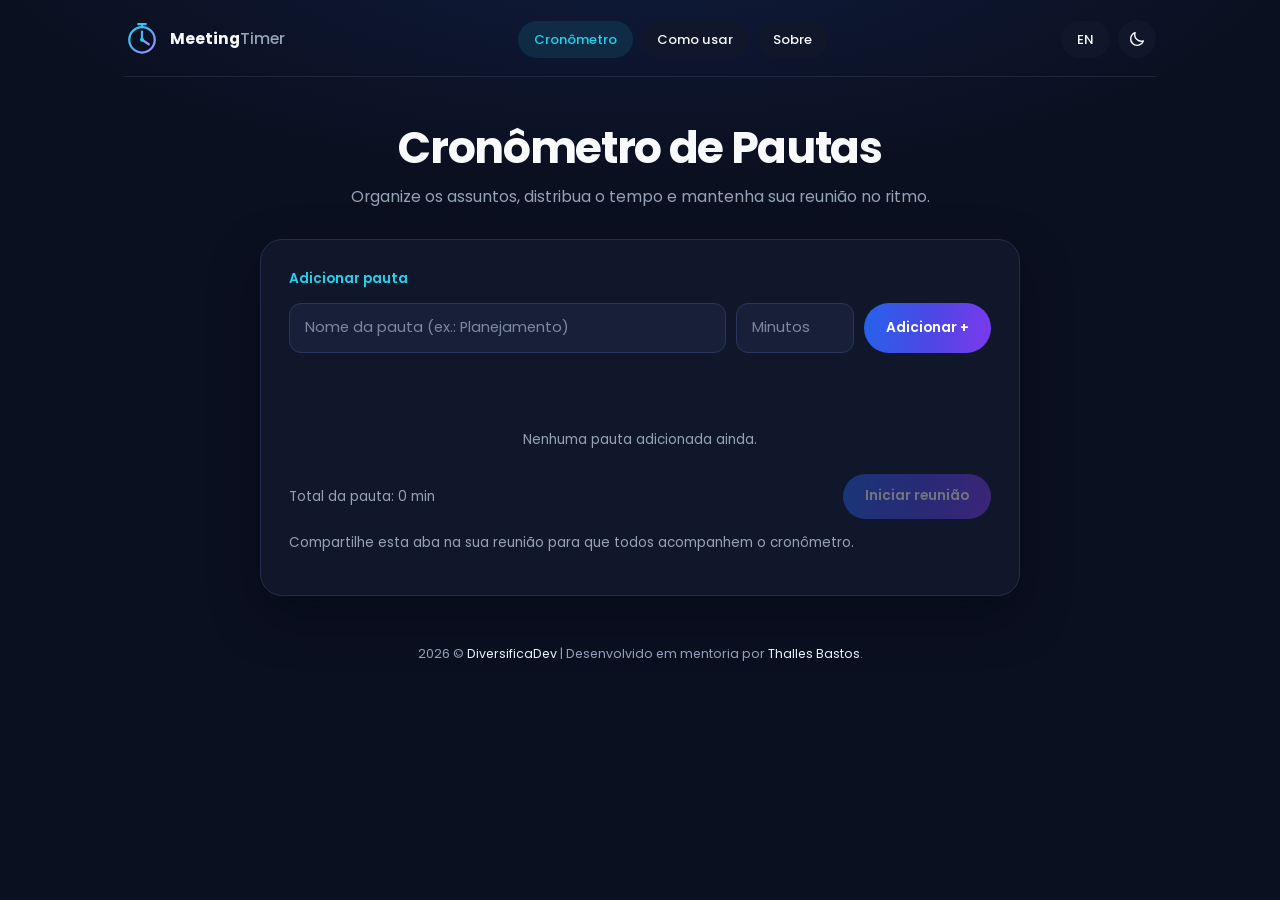
==== commit 85ca3745: "New version with about sections" ====
--- a/index.html
+++ b/index.html
@@ -1,154 +1,760 @@
-<!DOCTYPE html>
-
+<!doctype html>
 <html lang="pt-BR">
-<head>
-<meta charset="utf-8"/><meta content="width=device-width,initial-scale=1" name="viewport"/>
-<title>Cronômetro de Pautas | TH.BASTOS × DiversificaDev</title>
-<link href="https://fonts.googleapis.com/css2?family=Poppins:wght@400;500;600;700&amp;display=swap" rel="stylesheet"/>
-<style>
-:root{font-family:Poppins,system-ui,sans-serif;color-scheme:dark;--bg:#191b24;--card:#232631;--field:#2c303e;--text:#f7f6ff;--muted:#b6b5c8;--border:#5246a1;--pink:#ff65b5;--purple:#8265ef;--track:#404251;--shadow:rgba(80,62,160,.24)}
-:root[data-theme=light]{color-scheme:light;--bg:#f6f4fb;--card:#fff;--field:#f3f0fa;--text:#242136;--muted:#5f5a72;--border:#b7a8e5;--pink:#ac2878;--purple:#6143c5;--track:#e1dcec;--shadow:rgba(80,62,160,.12)}
-*{box-sizing:border-box}body{margin:0;min-height:100vh;background:radial-gradient(ellipse at top,rgba(130,101,239,.12),transparent 65%),var(--bg);color:var(--text)}button,input{font:inherit}button{cursor:pointer}button:disabled{opacity:.4;cursor:not-allowed}button:focus-visible,input:focus-visible,a:focus-visible{outline:3px solid var(--pink);outline-offset:3px}a{color:inherit} .shell{max-width:1050px;margin:auto;padding:22px 20px 40px}.topbar{display:flex;align-items:center;justify-content:space-between;gap:15px;flex-wrap:wrap}.brand{font-weight:700;text-decoration:none;font-size:1rem}.brand span{color:var(--pink)}.top-actions,.nav{display:flex;align-items:center;gap:9px;flex-wrap:wrap}.nav a,.nav span,.small{border:1px solid var(--border);border-radius:999px;padding:9px 13px;font-size:.82rem;text-decoration:none;background:var(--card);color:var(--text)}.nav .current{border-color:var(--pink);color:var(--pink)}.nav .soon{opacity:.55;cursor:default}.small[aria-pressed=true]{border-color:var(--pink);color:var(--pink)}.hero{text-align:center;margin:56px auto 30px}.zig{color:var(--pink);font-size:2rem;line-height:1}.hero h1{font-size:clamp(1.8rem,4vw,2.6rem);margin:9px 0}.hero p{color:var(--muted);margin:0}.card{background:var(--card);border:1.5px solid var(--border);border-radius:24px;padding:28px;box-shadow:0 10px 40px var(--shadow);margin:20px auto;max-width:800px}.label{font-size:.78rem;letter-spacing:.08em;text-transform:uppercase;color:var(--pink);margin-bottom:14px}.form{display:flex;gap:12px;flex-wrap:wrap}.form input{background:var(--field);color:var(--text);border:1px solid var(--border);border-radius:13px;padding:13px 15px;min-width:0}.form input:first-child{flex:1 1 270px}.form input:nth-child(2){width:125px}.btn{border:0;border-radius:999px;padding:13px 22px;color:white;background:linear-gradient(95deg,#705af0,#9c4fb6);font-weight:600;font-size:.88rem}.btn.secondary{background:transparent;border:1px solid var(--pink);color:var(--pink)}.btn:hover:not(:disabled),.small:hover:not(:disabled){filter:brightness(1.12)}.list{list-style:none;padding:0;margin:18px 0;display:grid;gap:10px}.item{display:flex;align-items:center;gap:12px;padding:13px;background:var(--field);border:1px solid var(--border);border-radius:14px}.item.active{border-color:var(--pink)}.item.done{opacity:.55}.num{width:32px;height:32px;border-radius:50%;background:rgba(255,101,181,.15);color:var(--pink);display:grid;place-items:center;flex:none;font-weight:700}.item .name{flex:1;overflow-wrap:anywhere}.item .mins{white-space:nowrap;color:var(--muted)}.remove{border:0;background:none;color:var(--muted);font-size:1.5rem}.empty,.hint{color:var(--muted);font-size:.85rem}.empty{text-align:center;padding:16px}.setup-bottom{display:flex;justify-content:space-between;align-items:center;gap:12px;flex-wrap:wrap}.meeting{max-width:980px;text-align:center}.meeting .subject{font-size:clamp(1.3rem,3.5vw,2.3rem);overflow-wrap:anywhere;margin:10px 0}.clock{font-size:clamp(4.5rem,17vw,11rem);font-weight:700;line-height:1.2;letter-spacing:-.04em;font-variant-numeric:tabular-nums;background:linear-gradient(95deg,var(--pink),var(--purple));background-clip:text;-webkit-background-clip:text;color:transparent}.clock.warning{animation:pulse 1.4s infinite alternate}@keyframes pulse{to{transform:scale(1.035);opacity:.8}}.progress{height:10px;background:var(--track);border-radius:20px;overflow:hidden;margin:12px auto;max-width:760px}.progress>div{height:100%;width:0;background:linear-gradient(90deg,var(--pink),var(--purple));transition:width .2s linear}.extra{font-weight:600;color:var(--pink);min-height:25px}.controls{display:flex;gap:10px;justify-content:center;flex-wrap:wrap;margin:20px 0}.meeting-list{max-width:650px;margin:24px auto;text-align:left}.meeting-top{display:flex;justify-content:space-between;align-items:center;gap:10px;flex-wrap:wrap}.finish{font-size:1.1rem;color:var(--pink);font-weight:600}.hidden{display:none!important}footer{text-align:center;color:var(--muted);font-size:.78rem;margin:55px 0 5px}footer a{color:var(--pink)}dialog{border:1px solid var(--border);background:var(--card);color:var(--text);border-radius:20px;padding:25px;max-width:min(90vw,420px)}dialog::backdrop{background:rgba(0,0,0,.65)}dialog p{color:var(--muted)}.dialog-actions{display:flex;justify-content:flex-end;gap:9px;flex-wrap:wrap}@media(max-width:600px){.shell{padding:15px}.card{padding:18px}.hero{margin:32px auto 20px}.form input:nth-child(2){flex:1}.form .btn{width:100%}.setup-bottom{justify-content:center}.meeting-top{justify-content:center}}
-
-/* TH.BASTOS × DiversificaDev: neon blue visual language */
-:root{--bg:#080e1d;--card:#101b30;--field:#172640;--text:#f5f9ff;--muted:#b3c3d9;--border:#244c79;--pink:#4bbcff;--purple:#806bfa;--track:#263b56;--shadow:rgba(0,128,255,.14)}
-:root[data-theme=light]{--bg:#f0f7ff;--card:#ffffff;--field:#edf5ff;--text:#10223c;--muted:#47607c;--border:#b4d7f5;--pink:#086aa8;--purple:#6150b9;--track:#dbe8f5;--shadow:rgba(14,89,153,.12)}
-body{background:radial-gradient(ellipse at 50% 0%,rgba(18,120,235,.17),transparent 62%),var(--bg)}
-.brand{display:inline-flex;align-items:center;gap:8px;letter-spacing:.025em}.brand-mark{color:#35baff;font-size:1.55rem}.brand-th{color:var(--text)!important}.brand-dot{color:#35baff!important}
-.nav .current,.small[aria-pressed=true]{border-color:var(--pink)}.zig{color:#41caff;text-shadow:0 0 22px #009bff}
-.btn{background:linear-gradient(100deg,#0b87d6,#6861e7)}.btn.secondary{background:transparent}
-.clock{background:linear-gradient(95deg,#35caff,#6386ff,#ab69ec);background-clip:text;-webkit-background-clip:text}
-.progress>div{background:linear-gradient(90deg,#26c5fa,#7869ff)}
-#theme{display:grid;place-items:center;min-width:42px;min-height:42px;padding:8px}#theme svg{display:block}
-#counter:empty,#status:empty,#extra:empty{display:none}
-.meeting .subject{line-height:1.35;margin:18px 0 12px}
-.meeting .clock{line-height:1.22;padding:4px 0}
-.meeting-list{margin-top:28px}
-/* Presentation takes over the browser TAB only, never the operating-system screen. */
-body.presenting{overflow:hidden}
-body.presenting .shell{max-width:none;padding:0;margin:0}
-body.presenting .topbar,body.presenting .hero,body.presenting #setup,body.presenting footer{display:none!important}
-body.presenting main{height:100dvh;overflow:auto}
-body.presenting #meeting{display:block!important;min-height:100dvh;max-width:none;width:100%;margin:0;border:0;border-radius:0;box-shadow:none;padding:clamp(14px,3vw,40px) clamp(12px,5vw,70px);background:var(--bg)}
-body.presenting #meeting .clock{font-size:clamp(5rem,17vw,14rem)}
-@media(max-width:600px){.topbar{align-items:flex-start}.brand{width:100%}.meeting-top{gap:12px}.meeting-top>div{display:flex;flex-wrap:wrap;justify-content:center;gap:8px}.meeting .subject{font-size:clamp(1.3rem,6vw,2rem);line-height:1.45;margin:18px 0}.clock{font-size:clamp(3.8rem,17vw,7rem)}.label{line-height:1.65}.finish{line-height:1.6}.controls{gap:9px}.controls .btn{padding:12px 15px}.meeting-list{margin-top:28px}body.presenting #meeting .clock{font-size:clamp(3.8rem,18vw,8rem)}}
-
-/* V4: paleta equilibrada entre TH.BASTOS e DiversificaDev, sem neon excessivo */
-:root{--bg:#11141b;--card:#1b202a;--field:#252b37;--text:#edf1f6;--muted:#aeb7c5;--border:#3a4b65;--pink:#78b9cf;--purple:#927fc2;--track:#323b4c;--shadow:rgba(0,0,0,.19)}
-:root[data-theme=light]{--bg:#f4f5f8;--card:#fff;--field:#f0f2f6;--text:#1d2632;--muted:#536173;--border:#b6c5d7;--pink:#24738f;--purple:#67579d;--track:#dce2e9;--shadow:rgba(34,49,75,.08)}
-body{background:radial-gradient(ellipse at 50% -12%,rgba(76,94,142,.09),transparent 65%),var(--bg)}
-.brand{display:inline-flex;align-items:center;gap:10px;white-space:nowrap}.brand-name{font-weight:700;font-size:.98rem;color:var(--text)}.brand-name span{font-weight:500;color:var(--muted)}.timer-logo{flex:none}
-.nav .current,.small[aria-pressed=true]{border-color:var(--pink)}.zig{color:var(--purple);text-shadow:none;font-size:1.25rem}
-.card{border-color:var(--border);box-shadow:0 12px 35px var(--shadow)}
-.btn{background:linear-gradient(110deg,#3c789e,#7366a4);box-shadow:none}.btn.secondary{background:transparent;color:var(--pink);border-color:var(--border)}
-.clock{background:linear-gradient(100deg,#7dbbd3,#9b86d0);background-clip:text;-webkit-background-clip:text}
-.progress>div{background:linear-gradient(90deg,#5aa8c4,#8876b6)}
-.meeting .subject{font-size:clamp(2rem,5vw,3.7rem);line-height:1.18;font-weight:700;letter-spacing:-.025em;margin:18px auto 24px;max-width:850px;text-wrap:balance}
-.meeting-top{display:grid;grid-template-columns:1fr auto;align-items:start;gap:16px;margin-bottom:30px}.meeting-top>div{display:flex;gap:10px;flex-wrap:wrap;justify-content:flex-end}
-.meeting .label{margin-top:12px}.meeting .clock{margin:16px auto 20px}
-.item.active{border-color:var(--pink)}.num{background:rgba(139,127,194,.16);color:var(--pink)}
-body.presenting #meeting{background:var(--bg);padding:clamp(24px,4vw,55px) clamp(18px,5vw,80px)}
-body.presenting #meeting .meeting-top{margin-bottom:clamp(35px,6vh,80px)}
-body.presenting #meeting .subject{font-size:clamp(2.1rem,5.5vw,5rem)}
-@media(max-width:650px){
- .shell{padding:18px 15px 34px}.topbar{display:grid;grid-template-columns:1fr auto;gap:16px 10px;align-items:center}.brand{grid-column:1/2;min-width:0}.brand-name{font-size:.89rem}.timer-logo{width:32px;height:32px}.top-actions{grid-column:2/3;grid-row:1;justify-content:flex-end;flex-wrap:nowrap}.nav{grid-column:1/-1;grid-row:2;display:flex;gap:8px;justify-content:center}.nav a,.nav span{padding:9px 12px;font-size:.78rem}
- .hero{margin:34px auto 25px}.hero h1{line-height:1.18}.hero p{line-height:1.6}
- .meeting{padding:24px 18px}.meeting-top{display:flex;flex-direction:column;align-items:stretch;gap:12px;margin-bottom:36px}.meeting-top>#fullscreen{align-self:stretch}.meeting-top>div{display:grid;grid-template-columns:1fr 1fr;gap:10px;width:100%}.meeting-top .small{min-height:44px;line-height:1.4;padding:10px 12px;white-space:normal}
- .meeting .subject{font-size:clamp(2rem,8vw,3rem);margin:22px auto 28px;line-height:1.22}.meeting .clock{font-size:clamp(3.8rem,17vw,7rem)}.meeting .label{margin-top:12px}
- .controls{gap:9px;margin-top:26px}.controls .btn{min-height:44px}.meeting-list{margin-top:36px}
- body.presenting{overflow:auto}body.presenting main{min-height:100dvh;height:auto;overflow:visible}body.presenting #meeting{padding:24px 18px 55px;min-height:100dvh}body.presenting #meeting .meeting-top{margin-bottom:46px}body.presenting #meeting .subject{font-size:clamp(2.2rem,9vw,3.5rem);margin-bottom:32px}body.presenting #meeting .clock{font-size:clamp(3.8rem,17vw,8rem)}
-}
-@media(prefers-reduced-motion:reduce){.clock.warning{animation:none}.progress>div{transition:none}}
-
-/* V5 | DiversificaDev orbital neon: depth, restraint and luminous accents */
-:root{
- --bg:#070b1b;--card:#10162c;--field:#18213a;--text:#f5f6ff;
- --muted:#aeb9d7;--border:#4d408f;--pink:#f46bdd;--purple:#906aff;
- --track:#283355;--shadow:rgba(55,35,153,.27);
- --cyan:#20e7fa;--blue:#3c9dff;--violet:#a66bff;
-}
-:root[data-theme=light]{--bg:#f1f3ff;--card:#ffffff;--field:#edf0ff;--text:#17203b;--muted:#526080;--border:#aa9bdf;--pink:#a92eab;--purple:#6444c4;--track:#dce2f5;--shadow:rgba(68,47,160,.12);--cyan:#007f9d;--blue:#1767cc;--violet:#7044c4}
-body{background:radial-gradient(ellipse 70% 32% at 50% -5%,rgba(23,126,246,.23),transparent 75%),radial-gradient(ellipse 45% 32% at 100% 38%,rgba(136,58,246,.13),transparent 75%),radial-gradient(ellipse 35% 25% at 0% 80%,rgba(10,206,239,.075),transparent 75%),var(--bg)}
-.topbar{padding:8px 0 20px;border-bottom:1px solid rgba(126,128,237,.18)}
-.brand-name{color:var(--text)}.brand-name span{color:var(--muted)}
-.timer-logo{filter:drop-shadow(0 0 7px rgba(22,224,255,.5))}
-.hero{position:relative;margin:48px auto 34px}.hero h1{font-weight:700;letter-spacing:-.035em;text-shadow:0 0 35px rgba(88,121,255,.18)}
-.zig{color:var(--cyan);text-shadow:0 0 12px rgba(0,225,255,.8);font-size:1.5rem}
-.card{position:relative;background:linear-gradient(140deg,rgba(23,32,61,.97),rgba(13,17,39,.99));border:1px solid rgba(138,104,245,.56);box-shadow:0 14px 48px rgba(0,0,0,.27),0 0 30px rgba(101,67,235,.11),inset 0 1px 0 rgba(116,210,255,.11)}
-.card::before{content:"";pointer-events:none;position:absolute;inset:0;border-radius:inherit;background:radial-gradient(ellipse at 10% 0%,rgba(24,201,255,.085),transparent 46%),radial-gradient(ellipse at 100% 100%,rgba(198,59,247,.055),transparent 45%)}
-.card>*{position:relative}
-.label{color:#b7a5ff;letter-spacing:.13em;font-weight:600}
-.nav a,.nav span,.small{background:rgba(24,33,64,.78);border-color:rgba(109,119,216,.5);transition:border-color .2s,box-shadow .2s,background .2s}
-.nav .current,.small[aria-pressed=true]{color:var(--cyan);border-color:rgba(24,222,247,.7);box-shadow:0 0 15px rgba(12,205,245,.12)}
-.nav a:hover,.small:hover:not(:disabled){border-color:var(--cyan);box-shadow:0 0 17px rgba(19,200,248,.18)}
-.form input{background:rgba(18,27,54,.92);border-color:rgba(105,112,210,.65)}
-.form input:focus{border-color:var(--cyan);box-shadow:0 0 0 3px rgba(16,219,244,.13)}
-.btn{background:linear-gradient(105deg,#087ec8 0%,#5367ef 48%,#9c4de6 100%);color:#fff;box-shadow:0 5px 22px rgba(70,84,234,.28);transition:transform .2s,box-shadow .2s,filter .2s}
-.btn:hover:not(:disabled){transform:translateY(-1px);box-shadow:0 7px 25px rgba(51,139,255,.33),0 0 17px rgba(165,69,241,.15)}
-.btn.secondary{background:rgba(26,35,67,.62);color:#b7eaff;border:1px solid rgba(54,178,248,.6);box-shadow:none}
-.btn.secondary:hover:not(:disabled){background:rgba(25,93,139,.24);box-shadow:0 0 15px rgba(0,192,255,.12)}
-.item{background:linear-gradient(100deg,rgba(30,40,73,.94),rgba(22,29,58,.94));border-color:rgba(99,91,181,.57)}
-.item.active{border-color:var(--cyan);box-shadow:0 0 0 1px rgba(21,226,255,.16),0 0 24px rgba(24,201,245,.13)}
-.num{background:linear-gradient(130deg,rgba(225,79,226,.24),rgba(30,194,250,.19));color:#e8a4ff}
-.clock{background:linear-gradient(110deg,#2fe6ff 5%,#4d9fff 35%,#8a78ff 67%,#ed67e9 100%);-webkit-background-clip:text;background-clip:text;color:transparent;filter:drop-shadow(0 0 18px rgba(62,127,255,.19))}
-.progress{background:var(--track);box-shadow:inset 0 1px 3px rgba(0,0,0,.25)}
-.progress>div{background:linear-gradient(90deg,#11d6ef,#3b9dff 40%,#8d69ff 72%,#ed63da);box-shadow:0 0 16px rgba(55,154,255,.45)}
-.meeting .subject{color:#f6f7ff;text-shadow:0 0 23px rgba(98,129,255,.18);font-size:clamp(2.2rem,5.3vw,4rem)}
-.extra,.finish{color:#ef8ce8;text-shadow:0 0 12px rgba(237,96,228,.19)}
-.meeting-top{margin-bottom:24px}
-.meeting-list .item.active{background:linear-gradient(110deg,rgba(14,73,108,.45),rgba(38,30,83,.6))}
-footer a{color:var(--cyan)}
-body.presenting #meeting{background:radial-gradient(ellipse at 50% 0%,rgba(19,93,175,.14),transparent 60%),var(--bg)}
-:root[data-theme=light] .card{background:linear-gradient(145deg,#fff,#f7f8ff);border-color:#b8a7e8}
-:root[data-theme=light] .card::before{opacity:.35}
-:root[data-theme=light] .nav a,:root[data-theme=light] .nav span,:root[data-theme=light] .small,:root[data-theme=light] .btn.secondary{background:#f5f7ff;color:#314a76}
-:root[data-theme=light] .form input{background:#f6f7ff}
-:root[data-theme=light] .item{background:linear-gradient(100deg,#f5f6ff,#eef3ff)}
-:root[data-theme=light] .meeting .subject{color:var(--text);text-shadow:none}
-:root[data-theme=light] .label{color:#7650c0}
-:root[data-theme=light] .clock{background:linear-gradient(100deg,#007ca7,#2861d3,#8643b8);background-clip:text;-webkit-background-clip:text}
-:root[data-theme=light] footer a{color:#096c9e}
-@media(max-width:650px){
- .shell{padding:18px 14px 35px}.topbar{row-gap:17px;padding-bottom:17px}
- .hero{margin:31px auto 24px}.hero h1{font-size:clamp(1.8rem,7vw,2.3rem)}
- .meeting-top{gap:14px;margin-bottom:30px}.meeting-top>div{gap:10px}
- .meeting .subject{font-size:clamp(2.1rem,8.5vw,3.2rem)}
- .meeting .clock{font-size:clamp(3.7rem,17vw,7rem)}
- body.presenting #meeting{padding:25px 16px 60px}body.presenting #meeting .meeting-top{margin-bottom:38px}
- body.presenting #meeting .subject{font-size:clamp(2.2rem,9vw,3.6rem)}
-}
-@media(prefers-reduced-motion:reduce){.btn,.nav a,.small{transition:none}}
-
-</style>
-<meta content="MeetingTimer: cronômetro de pautas bilíngue para organizar e conduzir reuniões, com alertas e acréscimos de tempo." name="description"/></head>
-<body><div class="shell">
-<div class="topbar"><a aria-label="Cronômetro de Pautas, página inicial" class="brand" href="./index.html"><svg aria-hidden="true" class="timer-logo" height="38" viewbox="0 0 48 48" width="38"><defs><lineargradient id="logoGradient" x1="0" x2="1" y1="0" y2="1"><stop stop-color="#43b5d6"></stop><stop offset=".52" stop-color="#8b78c4"></stop><stop offset="1" stop-color="#bc76a5"></stop></lineargradient></defs><circle cx="24" cy="25" fill="none" r="17" stroke="url(#logoGradient)" stroke-width="3"></circle><path d="M24 25V14m0 11 9 6M19 4h10M24 4v4" fill="none" stroke="url(#logoGradient)" stroke-linecap="round" stroke-width="3"></path><circle cx="24" cy="25" fill="#6ac5d9" r="2.6"></circle></svg><span class="brand-name">Cronômetro <span>de Pautas</span></span></a><nav aria-label="Navegação" class="nav"><a class="current" data-i="navTimer" href="./index.html">Cronômetro</a><a data-i="navHow" href="./como-usar.html">Como usar</a><a data-i="navAbout" href="./sobre.html">Sobre</a></nav><div class="top-actions"><button aria-label="Switch language" class="small" id="lang">EN</button><button aria-label="Alternar tema" class="small" id="theme"><svg aria-hidden="true" height="19" viewbox="0 0 24 24" width="19"><path d="M20.5 14.5A8.7 8.7 0 0 1 9.5 3.5 8.7 8.7 0 1 0 20.5 14.5Z" fill="none" stroke="currentColor" stroke-linejoin="round" stroke-width="1.8"></path></svg></button></div></div>
-<header class="hero"><div aria-hidden="true" class="zig">◌ · ◌</div><h1 data-i="title">Cronômetro de Pautas</h1><p data-i="subtitle">Organize os assuntos, distribua o tempo e mantenha sua reunião no ritmo.</p></header>
-<main><section class="card" id="setup"><div class="label" data-i="addTitle">Adicionar pauta</div><form class="form" id="form"><input data-ph="topicPh" id="topic" maxlength="80" placeholder="Nome da pauta" required="" type="text"/><input data-ph="minPh" id="minutes" max="180" min="1" placeholder="Minutos" required="" step="1" type="number"/><button class="btn" data-i="add" type="submit">Adicionar +</button></form><ol class="list" id="topics"></ol><div class="empty" data-i="empty" id="empty">Nenhuma pauta adicionada ainda.</div><div class="setup-bottom"><span class="hint" id="total">Total: 0 min</span><button class="btn" data-i="open" id="open">Iniciar reunião</button></div><p class="hint" data-i="hint">Compartilhe esta aba na sua reunião para que todos acompanhem o cronômetro.</p></section>
-<section aria-label="Cronômetro" class="card meeting hidden" id="meeting"><div class="meeting-top"><button class="small" data-i="fullscreen" id="fullscreen">Modo apresentação</button><div><button aria-pressed="true" class="small" data-i="soundOn" id="sound">Som ligado</button> <button class="small" data-i="end" id="end">Encerrar reunião</button></div></div><div class="label" id="counter"></div><h2 class="subject" id="subject"></h2><div aria-live="polite" class="extra" id="extra"></div><div class="clock" id="clock" role="timer">00:00</div><div class="progress"><div id="progress"></div></div><div aria-live="polite" class="hint" id="status"></div><div class="controls"><button class="btn" data-i="start" id="start">Iniciar ▶</button><button class="btn secondary" data-i="pause" disabled="" id="pause">Pausar</button><button class="btn secondary" data-i="skip" disabled="" id="skip">Pular pauta</button><button class="btn secondary hidden" id="add5">+5 min</button><button class="btn secondary hidden" id="add1">+1 min</button></div><p class="finish hidden" data-i="finished" id="finished">Reunião concluída!</p><ol class="list meeting-list" id="agenda"></ol></section></main>
-<footer>© 2026 <a href="https://github.com/THBastos" rel="noopener noreferrer" target="_blank">Thalles Bastos (@THBastos)</a> · <span data-i="footer">Projeto desenvolvido em contexto de mentoria da</span> <a href="https://diversifica.dev/" rel="noopener noreferrer" target="_blank">DiversificaDev</a>.</footer>
-</div><dialog id="confirm"><h3 data-i="confirmTitle">Encerrar reunião?</h3><p data-i="confirmText">Você voltará à configuração, mantendo todas as pautas cadastradas.</p><div class="dialog-actions"><button class="btn secondary" data-i="cancel" id="cancel">Cancelar</button><button class="btn" data-i="confirmEnd" id="confirmEnd">Encerrar</button></div></dialog>
-<script>
-(()=>{'use strict';
-const $=id=>document.getElementById(id);
-const dict={pt:{navTimer:'Cronômetro',navHow:'Como usar',navAbout:'Sobre',title:'Cronômetro de Pautas',subtitle:'Organize os assuntos, distribua o tempo e mantenha sua reunião no ritmo.',addTitle:'Adicionar pauta',topicPh:'Nome da pauta (ex.: Planejamento)',minPh:'Minutos',add:'Adicionar +',empty:'Nenhuma pauta adicionada ainda.',open:'Iniciar reunião',hint:'Compartilhe esta aba na sua reunião para que todos acompanhem o cronômetro.',fullscreen:'Modo apresentação',exitFullscreen:'Sair da apresentação',soundOn:'Som ligado',soundOff:'Som desligado',end:'Encerrar reunião',start:'Iniciar ▶',pause:'Pausar',resume:'Retomar ▶',skip:'Pular pauta',finished:'Reunião concluída!',footer:'Projeto desenvolvido em contexto de mentoria da',confirmTitle:'Encerrar reunião?',confirmText:'Você voltará à configuração, mantendo todas as pautas cadastradas.',cancel:'Cancelar',confirmEnd:'Encerrar',total:'Total da pauta: {n} min',item:'Pauta {n} de {total}',first:'Pronto para começar',waiting:'Aguardando início',paused:'Pausado',running:'Em andamento',transition:'Próxima pauta em instantes',complete:'Todas as pautas foram concluídas.',added:'Acréscimos +{n} min',remove:'Remover pauta',five:'Faltam cinco minutos',last:'Últimos 30 segundos',done:'Tempo encerrado',oneUsed:'Acréscimo de 1 minuto utilizado',fiveUsed:'Acréscimo de 5 minutos utilizado'},en:{navTimer:'Timer',navHow:'How to use',navAbout:'About',title:'Agenda Timer',subtitle:'Organize topics, allocate time and keep your meeting on track.',addTitle:'Add agenda item',topicPh:'Agenda item (e.g. Planning)',minPh:'Minutes',add:'Add +',empty:'No agenda items yet.',open:'Start meeting',hint:'Share this tab in your meeting so everyone can follow the timer.',fullscreen:'Presentation mode',exitFullscreen:'Exit presentation',soundOn:'Sound on',soundOff:'Sound off',end:'End meeting',start:'Start ▶',pause:'Pause',resume:'Resume ▶',skip:'Skip item',finished:'Meeting completed!',footer:'A project developed during mentoring with',confirmTitle:'End meeting?',confirmText:'You will return to setup with all your agenda items preserved.',cancel:'Cancel',confirmEnd:'End meeting',total:'Total agenda: {n} min',item:'Item {n} of {total}',first:'Ready to begin',waiting:'Waiting to start',paused:'Paused',running:'In progress',transition:'Next item shortly',complete:'All agenda items are complete.',added:'Added time +{n} min',remove:'Remove item',five:'Five minutes remaining',last:'Final 30 seconds',done:'Time is up',oneUsed:'One minute added',fiveUsed:'Five minutes added'}};
-let lang=localStorage.getItem('agenda-lang')==='en'?'en':'pt',theme=localStorage.getItem('agenda-theme')==='light'?'light':'dark';let topics=[],index=-1,state='setup',remaining=0,duration=0,deadline=0,interval=null,transitionTimer=null,added=0,used5=false,used1=false,alert5=false,alert30=false,alert20=false,alert10=false,notice='',audio=null,sound=true;
-const t=(key,values={})=>(dict[lang][key]||key).replace(/\{(\w+)\}/g,(_,k)=>values[k]??'');const fmt=s=>`${String(Math.floor(s/60)).padStart(2,'0')}:${String(s%60).padStart(2,'0')}`;
-function translate(){document.documentElement.lang=lang==='pt'?'pt-BR':'en';document.querySelectorAll('[data-i]').forEach(el=>{el.textContent=t(el.dataset.i)});document.querySelectorAll('[data-ph]').forEach(el=>el.placeholder=t(el.dataset.ph));$('lang').textContent=lang==='pt'?'EN':'PT';$('theme').innerHTML=theme==='dark'?'<svg viewBox="0 0 24 24" width="19" height="19" aria-hidden="true"><path d="M20.5 14.5A8.7 8.7 0 0 1 9.5 3.5 8.7 8.7 0 1 0 20.5 14.5Z" fill="none" stroke="currentColor" stroke-width="1.8" stroke-linejoin="round"/></svg>':'<svg viewBox="0 0 24 24" width="19" height="19" aria-hidden="true"><circle cx="12" cy="12" r="4" fill="none" stroke="currentColor" stroke-width="1.8"/><path d="M12 2v2m0 16v2M2 12h2m16 0h2M4.9 4.9l1.5 1.5m11.2 11.2 1.5 1.5M19.1 4.9l-1.5 1.5M6.4 17.6l-1.5 1.5" fill="none" stroke="currentColor" stroke-width="1.8" stroke-linecap="round"/></svg>';$('theme').setAttribute('aria-label',lang==='pt'?'Alternar tema':'Toggle theme');$('sound').textContent=t(sound?'soundOn':'soundOff');$('fullscreen').textContent=t(document.body.classList.contains('presenting')?'exitFullscreen':'fullscreen');$('pause').textContent=t(state==='paused'?'resume':'pause');render();}
-function applyTheme(){document.documentElement.dataset.theme=theme;translate()}
-function row(item,i,editable){const li=document.createElement('li');li.className='item'+(state!=='setup'&&i===index?' active':'')+(state!=='setup'&&i<index?' done':'');const num=document.createElement('span');num.className='num';num.textContent=i+1;const name=document.createElement('span');name.className='name';name.textContent=item.name;const mins=document.createElement('span');mins.className='mins';mins.textContent=item.min+' min';li.append(num,name,mins);if(editable){const b=document.createElement('button');b.className='remove';b.type='button';b.textContent='×';b.setAttribute('aria-label',t('remove'));b.onclick=()=>{topics.splice(i,1);render()};li.append(b)}return li}
-function render(){for(const [id,editable] of [['topics',true],['agenda',false]]){const el=$(id);el.replaceChildren(...topics.map((item,i)=>row(item,i,editable)))}$('empty').classList.toggle('hidden',topics.length>0);$('total').textContent=t('total',{n:topics.reduce((a,b)=>a+b.min,0)});$('open').disabled=!topics.length;renderMeeting()}
-function renderMeeting(){if(state==='setup')return;$('counter').textContent=state==='done'?'':state==='ready'?t('first'):t('item',{n:index+1,total:topics.length});$('subject').textContent=state==='done'?t('finished'):topics[Math.max(index,0)]?.name||'';$('clock').textContent=fmt(remaining);$('progress').style.width=(duration?Math.min(100,Math.max(0,(duration-remaining)/duration*100)):0)+'%';$('extra').textContent=added?t('added',{n:added}):'';$('clock').classList.toggle('warning',state==='running'&&remaining<=30&&remaining>0);$('status').textContent=state==='ready'?t('waiting'):state==='paused'?t('paused'):state==='transition'?t('transition'):state==='done'?'':notice||t('running');$('start').classList.toggle('hidden',state!=='ready');$('pause').disabled=!['running','paused'].includes(state);$('pause').textContent=t(state==='paused'?'resume':'pause');$('skip').disabled=!['running','paused'].includes(state);$('add5').classList.toggle('hidden',!(['running','paused'].includes(state)&&remaining>30&&remaining<=300&&!used5));$('add1').classList.toggle('hidden',!(['running','paused'].includes(state)&&remaining>0&&remaining<=30&&!used1));$('finished').classList.add('hidden')}
-function clearTimers(){clearInterval(interval);clearTimeout(transitionTimer);interval=null;transitionTimer=null}
-function audioContext(){try{audio??=new(window.AudioContext||window.webkitAudioContext)();if(audio.state==='suspended')audio.resume();return audio}catch{return null}}
-function beep(freq=700,delay=0,len=.14,vol=.055){if(!sound)return;const c=audioContext();if(!c)return;const osc=c.createOscillator(),gain=c.createGain(),start=c.currentTime+delay;osc.type='sine';osc.frequency.value=freq;gain.gain.setValueAtTime(.0001,start);gain.gain.linearRampToValueAtTime(vol,start+.015);gain.gain.exponentialRampToValueAtTime(.0001,start+len);osc.connect(gain);gain.connect(c.destination);osc.start(start);osc.stop(start+len+.03)}
-function signal(kind){if(kind==='five'){beep(720);beep(580,.22)}else if(kind==='last'){beep(620,0,.22,.045)}else if(kind==='end'){beep(620,0,.16,.045);beep(790,.20,.18,.045);beep(950,.42,.24,.045)}else if(kind==='start'){beep(520,0,.12,.038);beep(690,.16,.14,.042);beep(850,.34,.20,.045)}else if(kind==='extra'){beep(540,0,.10,.04);beep(720,.14,.12,.04);beep(920,.30,.18,.04)}else if(kind==='count30'){beep(620,0,.13,.038)}else if(kind==='count20'){beep(710,0,.14,.044);beep(590,.19,.09,.028)}else if(kind==='count10'){beep(820,0,.14,.05);beep(670,.18,.12,.042);beep(940,.36,.13,.042)}}
-function beginItem(i){index=i;state='running';duration=topics[i].min*60;remaining=duration;deadline=Date.now()+remaining*1000;added=0;used5=false;used1=false;alert5=false;alert30=false;alert20=false;alert10=false;notice='';clearTimers();signal('start');interval=setInterval(tick,200);tick();render()}
-function tick(){if(state!=='running')return;const old=remaining;remaining=Math.max(0,Math.ceil((deadline-Date.now())/1000));if(!alert5&&old>300&&remaining<=300&&remaining>0){alert5=true;notice=t('five');signal('five')}if(!alert30&&old>30&&remaining<=30&&remaining>0){alert30=true;notice=t('last');signal('count30')}if(!alert20&&old>20&&remaining<=20&&remaining>0){alert20=true;signal('count20')}if(!alert10&&old>10&&remaining<=10&&remaining>0){alert10=true;signal('count10')}if(remaining===0){advance();return}renderMeeting()}
-function advance(){clearTimers();remaining=0;signal('end');if(index>=topics.length-1){state='done';index=topics.length;notice='';render();return}state='transition';renderMeeting();transitionTimer=setTimeout(()=>beginItem(index+1),1400)}
-function addTime(n){if(!['running','paused'].includes(state))return;if(n===5){if(used5||remaining>300||remaining<=30)return;used5=true}else{if(used1||remaining>30||remaining<=0)return;used1=true}remaining+=n*60;duration+=n*60;added+=n;signal('extra');notice=t(n===5?'fiveUsed':'oneUsed');if(state==='running')deadline+=n*60000;renderMeeting()}
-function open(){if(!topics.length)return;state='ready';index=-1;remaining=topics[0].min*60;duration=remaining;added=0;notice='';$('setup').classList.add('hidden');$('meeting').classList.remove('hidden');render();window.scrollTo({top:0,behavior:'smooth'})}
-function end(){clearTimers();state='setup';index=-1;remaining=0;duration=0;added=0;notice='';$('meeting').classList.add('hidden');$('setup').classList.remove('hidden');document.body.classList.remove('presenting');$('fullscreen').textContent=t('fullscreen');render()}
-$('form').addEventListener('submit',e=>{e.preventDefault();const name=$('topic').value.trim(),min=Number($('minutes').value);if(!name||!Number.isInteger(min)||min<1||min>180)return;topics.push({name,min});$('topic').value='';$('minutes').value='';$('topic').focus();render()});$('open').onclick=open;$('start').onclick=()=>{audioContext();beginItem(0)};$('pause').onclick=()=>{if(state==='running'){remaining=Math.max(0,Math.ceil((deadline-Date.now())/1000));state='paused';clearInterval(interval)}else if(state==='paused'){state='running';deadline=Date.now()+remaining*1000;interval=setInterval(tick,200)}renderMeeting()};$('skip').onclick=()=>{if(['running','paused'].includes(state))advance()};$('add5').onclick=()=>addTime(5);$('add1').onclick=()=>addTime(1);$('end').onclick=()=>{if(typeof $('confirm').showModal==='function')$('confirm').showModal();else if(window.confirm(t('confirmTitle')))end()};$('cancel').onclick=()=>$('confirm').close();$('confirmEnd').onclick=()=>{$('confirm').close();end()};$('sound').onclick=()=>{sound=!sound;$('sound').setAttribute('aria-pressed',String(sound));$('sound').textContent=t(sound?'soundOn':'soundOff')};$('fullscreen').onclick=()=>{document.body.classList.toggle('presenting');$('fullscreen').textContent=t(document.body.classList.contains('presenting')?'exitFullscreen':'fullscreen');window.scrollTo(0,0)};$('lang').onclick=()=>{lang=lang==='pt'?'en':'pt';localStorage.setItem('agenda-lang',lang);translate()};$('theme').onclick=()=>{theme=theme==='dark'?'light':'dark';localStorage.setItem('agenda-theme',theme);applyTheme()};applyTheme();
-})();
-</script></body></html>
+  <head>
+    <meta charset="utf-8" />
+    <meta name="viewport" content="width=device-width,initial-scale=1" />
+    <meta
+      name="description"
+      content="MeetingTimer: cronômetro de pautas bilíngue para organizar e conduzir reuniões, com alertas e acréscimos de tempo."
+    />
+    <title>Cronômetro de Pautas | MeetingTimer</title>
+    <link
+      href="https://fonts.googleapis.com/css2?family=Poppins:wght@400;500;600;700&display=swap"
+      rel="stylesheet"
+    />
+    <link rel="stylesheet" href="./assets/styles.css" />
+  </head>
+  <body>
+    <div class="shell">
+      <div class="topbar">
+        <a
+          aria-label="MeetingTimer, página inicial"
+          class="brand"
+          href="./index.html"
+        >
+          <svg
+            aria-hidden="true"
+            class="timer-logo"
+            height="36"
+            viewBox="0 0 48 48"
+            width="36"
+          >
+            <defs>
+              <linearGradient id="logoGradient" x1="0" x2="1" y1="0" y2="1">
+                <stop stop-color="#22d3ee"></stop>
+                <stop offset=".52" stop-color="#60a5fa"></stop>
+                <stop offset="1" stop-color="#a78bfa"></stop>
+              </linearGradient>
+            </defs>
+            <circle
+              cx="24"
+              cy="25"
+              fill="none"
+              r="17"
+              stroke="url(#logoGradient)"
+              stroke-width="3"
+            ></circle>
+            <path
+              d="M24 25V14m0 11 9 6M19 4h10M24 4v4"
+              fill="none"
+              stroke="url(#logoGradient)"
+              stroke-linecap="round"
+              stroke-width="3"
+            ></path>
+            <circle cx="24" cy="25" fill="#22d3ee" r="2.6"></circle>
+          </svg>
+          <span class="brand-name">Meeting<span>Timer</span></span>
+        </a>
+
+        <nav aria-label="Navegação" class="nav">
+          <a
+            aria-current="page"
+            class="current"
+            data-i="navTimer"
+            href="./index.html"
+            >Cronômetro</a
+          >
+          <a data-i="navHow" href="./como-usar.html">Como usar</a>
+          <a data-i="navAbout" href="./sobre.html">Sobre</a>
+        </nav>
+
+        <div class="top-actions">
+          <button aria-label="Switch language" class="small" id="lang">
+            EN
+          </button>
+          <button aria-label="Alternar tema" class="small" id="theme">
+            <svg aria-hidden="true" height="18" viewBox="0 0 24 24" width="18">
+              <path
+                d="M20.5 14.5A8.7 8.7 0 0 1 9.5 3.5 8.7 8.7 0 1 0 20.5 14.5Z"
+                fill="none"
+                stroke="currentColor"
+                stroke-linejoin="round"
+                stroke-width="1.8"
+              ></path>
+            </svg>
+          </button>
+        </div>
+      </div>
+
+      <header class="hero">
+        <h1 data-i="title">Cronômetro de Pautas</h1>
+        <p data-i="subtitle">
+          Organize suas pautas, controle o tempo e conduza reuniões mais
+          produtivas, em qualquer plataforma.
+        </p>
+      </header>
+
+      <main>
+        <section class="card" id="setup">
+          <div class="label" data-i="addTitle">Adicionar pauta</div>
+          <form class="form" id="form">
+            <input
+              data-ph="topicPh"
+              id="topic"
+              maxlength="80"
+              placeholder="Nome da pauta (ex.: Apresentações)"
+              required
+              type="text"
+            />
+            <input
+              data-ph="minPh"
+              id="minutes"
+              max="180"
+              min="1"
+              placeholder="Minutos"
+              required
+              step="1"
+              type="number"
+            />
+            <button class="btn" data-i="add" type="submit">Adicionar +</button>
+          </form>
+
+          <ol class="list" id="topics"></ol>
+          <div class="empty" data-i="empty" id="empty">
+            Nenhuma pauta adicionada ainda.
+          </div>
+
+          <div class="setup-bottom">
+            <span class="hint" id="total">Total da pauta: 0 min</span>
+            <button class="btn" data-i="open" id="open">Iniciar reunião</button>
+          </div>
+          <p class="hint" data-i="hint">
+            Compartilhe esta aba na sua reunião para que todos acompanhem o
+            cronômetro.
+          </p>
+        </section>
+
+        <section
+          aria-label="Cronômetro"
+          class="card meeting hidden"
+          id="meeting"
+        >
+          <div class="meeting-top">
+            <button class="small" data-i="fullscreen" id="fullscreen">
+              Modo apresentação
+            </button>
+            <div>
+              <button
+                aria-pressed="true"
+                class="small"
+                data-i="soundOn"
+                id="sound"
+              >
+                Som ligado
+              </button>
+              <button class="small" data-i="end" id="end">
+                Encerrar reunião
+              </button>
+            </div>
+          </div>
+
+          <div class="label" id="counter"></div>
+          <h2 class="subject" id="subject"></h2>
+          <div aria-live="polite" class="extra" id="extra"></div>
+          <div class="clock" id="clock" role="timer">00:00</div>
+          <div class="progress"><div id="progress"></div></div>
+          <div aria-live="polite" class="hint" id="status"></div>
+
+          <div class="controls">
+            <button class="btn" data-i="start" id="start">Iniciar ▶</button>
+            <button class="btn secondary" data-i="pause" disabled id="pause">
+              Pausar
+            </button>
+            <button class="btn secondary" data-i="skip" disabled id="skip">
+              Pular pauta
+            </button>
+            <button class="btn secondary hidden" id="add5">+5 min</button>
+            <button class="btn secondary hidden" id="add1">+1 min</button>
+          </div>
+
+          <ol class="list meeting-list" id="agenda"></ol>
+        </section>
+      </main>
+
+      <footer>
+        2026 ©
+        <a
+          href="https://diversifica.dev/"
+          rel="noopener noreferrer"
+          target="_blank"
+          >DiversificaDev</a
+        >
+        | Desenvolvido em mentoria por
+        <a href="https://thbastos.com" rel="noopener noreferrer" target="_blank"
+          >Thalles Bastos</a
+        >.
+      </footer>
+    </div>
+
+    <dialog id="confirm">
+      <h3 data-i="confirmTitle">Encerrar reunião?</h3>
+      <p data-i="confirmText">
+        Você voltará à configuração, mantendo todas as pautas cadastradas.
+      </p>
+      <div class="dialog-actions">
+        <button class="btn secondary" data-i="cancel" id="cancel">
+          Cancelar
+        </button>
+        <button class="btn" data-i="confirmEnd" id="confirmEnd">
+          Encerrar
+        </button>
+      </div>
+    </dialog>
+
+    <script>
+      (() => {
+        "use strict";
+        const $ = (id) => document.getElementById(id);
+        const STORAGE_KEY = "meetingtimer-pautas";
+
+        function salvarPautas() {
+          try {
+            localStorage.setItem(STORAGE_KEY, JSON.stringify(topics));
+          } catch (erro) {
+            console.warn("Não foi possível salvar as pautas:", erro);
+          }
+        }
+
+        function carregarPautas() {
+          try {
+            const dados = JSON.parse(localStorage.getItem(STORAGE_KEY) || "[]");
+            if (!Array.isArray(dados)) return [];
+            return dados.filter(
+              (item) =>
+                item &&
+                typeof item.name === "string" &&
+                item.name.trim().length > 0 &&
+                item.name.length <= 80 &&
+                Number.isInteger(item.min) &&
+                item.min >= 1 &&
+                item.min <= 180,
+            );
+          } catch (erro) {
+            console.warn("Não foi possível recuperar as pautas:", erro);
+            return [];
+          }
+        }
+
+        const dict = {
+          pt: {
+            navTimer: "Cronômetro",
+            navHow: "Como usar",
+            navAbout: "Sobre",
+            title: "Cronômetro de Pautas",
+            subtitle:
+              "Organize os assuntos, distribua o tempo e mantenha sua reunião no ritmo.",
+            addTitle: "Adicionar pauta",
+            topicPh: "Nome da pauta (ex.: Planejamento)",
+            minPh: "Minutos",
+            add: "Adicionar +",
+            empty: "Nenhuma pauta adicionada ainda.",
+            open: "Iniciar reunião",
+            hint: "Compartilhe esta aba na sua reunião para que todos acompanhem o cronômetro.",
+            fullscreen: "Modo apresentação",
+            exitFullscreen: "Sair da apresentação",
+            soundOn: "Som ligado",
+            soundOff: "Som desligado",
+            end: "Encerrar reunião",
+            start: "Iniciar ▶",
+            pause: "Pausar",
+            resume: "Retomar ▶",
+            skip: "Pular pauta",
+            finished: "Reunião concluída!",
+            footer: "Projeto desenvolvido em contexto de mentoria da",
+            confirmTitle: "Encerrar reunião?",
+            confirmText:
+              "Você voltará à configuração, mantendo todas as pautas cadastradas.",
+            cancel: "Cancelar",
+            confirmEnd: "Encerrar",
+            total: "Total da pauta: {n} min",
+            item: "Pauta {n} de {total}",
+            first: "Pronto para começar",
+            waiting: "Aguardando início",
+            paused: "Pausado",
+            running: "Em andamento",
+            transition: "Próxima pauta em instantes",
+            added: "Acréscimos +{n} min",
+            remove: "Remover pauta",
+            five: "Faltam cinco minutos",
+            last: "Últimos 30 segundos",
+            oneUsed: "Acréscimo de 1 minuto utilizado",
+            fiveUsed: "Acréscimo de 5 minutos utilizado",
+          },
+          en: {
+            navTimer: "Timer",
+            navHow: "How to use",
+            navAbout: "About",
+            title: "Agenda Timer",
+            subtitle:
+              "Organize topics, allocate time and keep your meeting on track.",
+            addTitle: "Add agenda item",
+            topicPh: "Agenda item (e.g. Planning)",
+            minPh: "Minutes",
+            add: "Add +",
+            empty: "No agenda items yet.",
+            open: "Start meeting",
+            hint: "Share this tab in your meeting so everyone can follow the timer.",
+            fullscreen: "Presentation mode",
+            exitFullscreen: "Exit presentation",
+            soundOn: "Sound on",
+            soundOff: "Sound off",
+            end: "End meeting",
+            start: "Start ▶",
+            pause: "Pause",
+            resume: "Resume ▶",
+            skip: "Skip item",
+            finished: "Meeting completed!",
+            footer: "A project developed during mentoring with",
+            confirmTitle: "End meeting?",
+            confirmText:
+              "You will return to setup with all your agenda items preserved.",
+            cancel: "Cancel",
+            confirmEnd: "End meeting",
+            total: "Total agenda: {n} min",
+            item: "Item {n} of {total}",
+            first: "Ready to begin",
+            waiting: "Waiting to start",
+            paused: "Paused",
+            running: "In progress",
+            transition: "Next item shortly",
+            added: "Added time +{n} min",
+            remove: "Remove item",
+            five: "Five minutes remaining",
+            last: "Final 30 seconds",
+            oneUsed: "One minute added",
+            fiveUsed: "Five minutes added",
+          },
+        };
+
+        let lang = localStorage.getItem("agenda-lang") === "en" ? "en" : "pt";
+        let theme =
+          localStorage.getItem("agenda-theme") === "light" ? "light" : "dark";
+        let topics = carregarPautas();
+        let index = -1;
+        let state = "setup";
+        let remaining = 0;
+        let duration = 0;
+        let deadline = 0;
+        let interval = null;
+        let transitionTimer = null;
+        let added = 0;
+        let used5 = false;
+        let used1 = false;
+        let alert5 = false;
+        let alert30 = false;
+        let alert20 = false;
+        let alert10 = false;
+        let notice = "";
+        let audio = null;
+        let sound = true;
+
+        const t = (key, values = {}) =>
+          (dict[lang][key] || key).replace(
+            /\{(\w+)\}/g,
+            (_, k) => values[k] ?? "",
+          );
+        const fmt = (s) =>
+          `${String(Math.floor(s / 60)).padStart(2, "0")}:${String(s % 60).padStart(2, "0")}`;
+
+        function translate() {
+          document.documentElement.lang = lang === "pt" ? "pt-BR" : "en";
+          document.querySelectorAll("[data-i]").forEach((el) => {
+            el.textContent = t(el.dataset.i);
+          });
+          document
+            .querySelectorAll("[data-ph]")
+            .forEach((el) => (el.placeholder = t(el.dataset.ph)));
+          document.title = t("title") + " | MeetingTimer";
+          $("lang").textContent = lang === "pt" ? "EN" : "PT";
+          $("theme").innerHTML =
+            theme === "dark"
+              ? '<svg viewBox="0 0 24 24" width="18" height="18" aria-hidden="true"><path d="M20.5 14.5A8.7 8.7 0 0 1 9.5 3.5 8.7 8.7 0 1 0 20.5 14.5Z" fill="none" stroke="currentColor" stroke-width="1.8" stroke-linejoin="round"/></svg>'
+              : '<svg viewBox="0 0 24 24" width="18" height="18" aria-hidden="true"><circle cx="12" cy="12" r="4" fill="none" stroke="currentColor" stroke-width="1.8"/><path d="M12 2v2m0 16v2M2 12h2m16 0h2M4.9 4.9l1.5 1.5m11.2 11.2 1.5 1.5M19.1 4.9l-1.5 1.5M6.4 17.6l-1.5 1.5" fill="none" stroke="currentColor" stroke-width="1.8" stroke-linecap="round"/></svg>';
+          $("theme").setAttribute(
+            "aria-label",
+            lang === "pt" ? "Alternar tema" : "Toggle theme",
+          );
+          $("sound").textContent = t(sound ? "soundOn" : "soundOff");
+          $("fullscreen").textContent = t(
+            document.body.classList.contains("presenting")
+              ? "exitFullscreen"
+              : "fullscreen",
+          );
+          $("pause").textContent = t(state === "paused" ? "resume" : "pause");
+          render();
+        }
+
+        function applyTheme() {
+          document.documentElement.dataset.theme = theme;
+          translate();
+        }
+
+        function row(item, i, editable) {
+          const li = document.createElement("li");
+          li.className =
+            "item" +
+            (state !== "setup" && i === index ? " active" : "") +
+            (state !== "setup" && i < index ? " done" : "");
+          const num = document.createElement("span");
+          num.className = "num";
+          num.textContent = i + 1;
+          const name = document.createElement("span");
+          name.className = "name";
+          name.textContent = item.name;
+          const mins = document.createElement("span");
+          mins.className = "mins";
+          mins.textContent = item.min + " min";
+          li.append(num, name, mins);
+          if (editable) {
+            const b = document.createElement("button");
+            b.className = "remove";
+            b.type = "button";
+            b.textContent = "×";
+            b.setAttribute("aria-label", t("remove"));
+            b.onclick = () => {
+              topics.splice(i, 1);
+              salvarPautas();
+              render();
+            };
+            li.append(b);
+          }
+          return li;
+        }
+
+        function render() {
+          for (const [id, editable] of [
+            ["topics", true],
+            ["agenda", false],
+          ]) {
+            $(id).replaceChildren(
+              ...topics.map((item, i) => row(item, i, editable)),
+            );
+          }
+          $("empty").classList.toggle("hidden", topics.length > 0);
+          $("total").textContent = t("total", {
+            n: topics.reduce((a, b) => a + b.min, 0),
+          });
+          $("open").disabled = !topics.length;
+          renderMeeting();
+        }
+
+        function renderMeeting() {
+          if (state === "setup") return;
+          $("counter").textContent =
+            state === "done"
+              ? ""
+              : state === "ready"
+                ? t("first")
+                : t("item", { n: index + 1, total: topics.length });
+          $("subject").textContent =
+            state === "done"
+              ? t("finished")
+              : topics[Math.max(index, 0)]?.name || "";
+          $("clock").textContent = fmt(remaining);
+          $("progress").style.width =
+            (duration
+              ? Math.min(
+                  100,
+                  Math.max(0, ((duration - remaining) / duration) * 100),
+                )
+              : 0) + "%";
+          $("extra").textContent = added ? t("added", { n: added }) : "";
+          $("clock").classList.toggle(
+            "warning",
+            state === "running" && remaining <= 30 && remaining > 0,
+          );
+          $("status").textContent =
+            state === "ready"
+              ? t("waiting")
+              : state === "paused"
+                ? t("paused")
+                : state === "transition"
+                  ? t("transition")
+                  : state === "done"
+                    ? ""
+                    : notice || t("running");
+          $("start").classList.toggle("hidden", state !== "ready");
+          $("pause").disabled = !["running", "paused"].includes(state);
+          $("pause").textContent = t(state === "paused" ? "resume" : "pause");
+          $("skip").disabled = !["running", "paused"].includes(state);
+          $("add5").classList.toggle(
+            "hidden",
+            !(
+              ["running", "paused"].includes(state) &&
+              remaining > 30 &&
+              remaining <= 300 &&
+              !used5
+            ),
+          );
+          $("add1").classList.toggle(
+            "hidden",
+            !(
+              ["running", "paused"].includes(state) &&
+              remaining > 0 &&
+              remaining <= 30 &&
+              !used1
+            ),
+          );
+        }
+
+        function clearTimers() {
+          clearInterval(interval);
+          clearTimeout(transitionTimer);
+          interval = null;
+          transitionTimer = null;
+        }
+
+        function audioContext() {
+          try {
+            audio ??= new (window.AudioContext || window.webkitAudioContext)();
+            if (audio.state === "suspended") audio.resume();
+            return audio;
+          } catch {
+            return null;
+          }
+        }
+
+        function beep(freq = 700, delay = 0, len = 0.14, vol = 0.92) {
+          if (!sound) return;
+          const c = audioContext();
+          if (!c) return;
+          const osc = c.createOscillator();
+          const gain = c.createGain();
+          const start = c.currentTime + delay;
+          osc.type = "sine";
+          osc.frequency.value = freq;
+          gain.gain.setValueAtTime(0.0001, start);
+          gain.gain.linearRampToValueAtTime(vol, start + 0.015);
+          gain.gain.exponentialRampToValueAtTime(0.0001, start + len);
+          osc.connect(gain);
+          gain.connect(c.destination);
+          osc.start(start);
+          osc.stop(start + len + 0.03);
+        }
+
+        function signal(kind) {
+          if (kind === "five") {
+            beep(720);
+            beep(580, 0.92);
+          } else if (kind === "end") {
+            beep(620, 0, 0.16, 0.92);
+            beep(790, 0.2, 0.18, 0.92);
+            beep(950, 0.42, 0.24, 0.92);
+          } else if (kind === "start") {
+            beep(520, 0, 0.12, 0.92);
+            beep(690, 0.16, 0.14, 0.92);
+            beep(850, 0.34, 0.2, 0.92);
+          } else if (kind === "extra") {
+            beep(540, 0, 0.1, 0.92);
+            beep(720, 0.14, 0.12, 0.92);
+            beep(920, 0.3, 0.18, 0.92);
+          } else if (kind === "count30") {
+            beep(620, 0, 0.13, 0.92);
+          } else if (kind === "count20") {
+            beep(710, 0, 0.14, 0.92);
+            beep(590, 0.19, 0.09, 0.92);
+          } else if (kind === "count10") {
+            beep(820, 0, 0.14, 0.92);
+            beep(670, 0.18, 0.12, 0.92);
+            beep(940, 0.36, 0.13, 0.92);
+          }
+        }
+
+        function beginItem(i) {
+          index = i;
+          state = "running";
+          duration = topics[i].min * 60;
+          remaining = duration;
+          deadline = Date.now() + remaining * 1000;
+          added = 0;
+          used5 = false;
+          used1 = false;
+          alert5 = false;
+          alert30 = false;
+          alert20 = false;
+          alert10 = false;
+          notice = "";
+          clearTimers();
+          signal("start");
+          interval = setInterval(tick, 200);
+          tick();
+          render();
+        }
+
+        function tick() {
+          if (state !== "running") return;
+          const old = remaining;
+          remaining = Math.max(0, Math.ceil((deadline - Date.now()) / 1000));
+          if (!alert5 && old > 300 && remaining <= 300 && remaining > 0) {
+            alert5 = true;
+            notice = t("five");
+            signal("five");
+          }
+          if (!alert30 && old > 30 && remaining <= 30 && remaining > 0) {
+            alert30 = true;
+            notice = t("last");
+            signal("count30");
+          }
+          if (!alert20 && old > 20 && remaining <= 20 && remaining > 0) {
+            alert20 = true;
+            signal("count20");
+          }
+          if (!alert10 && old > 10 && remaining <= 10 && remaining > 0) {
+            alert10 = true;
+            signal("count10");
+          }
+          if (remaining === 0) {
+            advance();
+            return;
+          }
+          renderMeeting();
+        }
+
+        function advance() {
+          clearTimers();
+          remaining = 0;
+          signal("end");
+          if (index >= topics.length - 1) {
+            state = "done";
+            index = topics.length;
+            notice = "";
+            render();
+            return;
+          }
+          state = "transition";
+          renderMeeting();
+          transitionTimer = setTimeout(() => beginItem(index + 1), 1400);
+        }
+
+        function addTime(n) {
+          if (!["running", "paused"].includes(state)) return;
+          if (n === 5) {
+            if (used5 || remaining > 300 || remaining <= 30) return;
+            used5 = true;
+          } else {
+            if (used1 || remaining > 30 || remaining <= 0) return;
+            used1 = true;
+          }
+          remaining += n * 60;
+          duration += n * 60;
+          added += n;
+          signal("extra");
+          notice = t(n === 5 ? "fiveUsed" : "oneUsed");
+          if (state === "running") deadline += n * 60000;
+          renderMeeting();
+        }
+
+        function open() {
+          if (!topics.length) return;
+          state = "ready";
+          index = -1;
+          remaining = topics[0].min * 60;
+          duration = remaining;
+          added = 0;
+          notice = "";
+          $("setup").classList.add("hidden");
+          $("meeting").classList.remove("hidden");
+          render();
+          window.scrollTo({ top: 0, behavior: "smooth" });
+        }
+
+        function end() {
+          clearTimers();
+          state = "setup";
+          index = -1;
+          remaining = 0;
+          duration = 0;
+          added = 0;
+          notice = "";
+          $("meeting").classList.add("hidden");
+          $("setup").classList.remove("hidden");
+          document.body.classList.remove("presenting");
+          $("fullscreen").textContent = t("fullscreen");
+          render();
+        }
+
+        $("form").addEventListener("submit", (e) => {
+          e.preventDefault();
+          const name = $("topic").value.trim();
+          const min = Number($("minutes").value);
+          if (!name || !Number.isInteger(min) || min < 1 || min > 180) return;
+          topics.push({ name, min });
+          salvarPautas();
+          $("topic").value = "";
+          $("minutes").value = "";
+          $("topic").focus();
+          render();
+        });
+
+        $("open").onclick = open;
+        $("start").onclick = () => {
+          audioContext();
+          beginItem(0);
+        };
+        $("pause").onclick = () => {
+          if (state === "running") {
+            remaining = Math.max(0, Math.ceil((deadline - Date.now()) / 1000));
+            state = "paused";
+            clearInterval(interval);
+          } else if (state === "paused") {
+            state = "running";
+            deadline = Date.now() + remaining * 1000;
+            interval = setInterval(tick, 200);
+          }
+          renderMeeting();
+        };
+        $("skip").onclick = () => {
+          if (["running", "paused"].includes(state)) advance();
+        };
+        $("add5").onclick = () => addTime(5);
+        $("add1").onclick = () => addTime(1);
+        $("end").onclick = () => {
+          if (typeof $("confirm").showModal === "function")
+            $("confirm").showModal();
+          else if (window.confirm(t("confirmTitle"))) end();
+        };
+        $("cancel").onclick = () => $("confirm").close();
+        $("confirmEnd").onclick = () => {
+          $("confirm").close();
+          end();
+        };
+        $("sound").onclick = () => {
+          sound = !sound;
+          $("sound").setAttribute("aria-pressed", String(sound));
+          $("sound").textContent = t(sound ? "soundOn" : "soundOff");
+        };
+        $("fullscreen").onclick = () => {
+          document.body.classList.toggle("presenting");
+          $("fullscreen").textContent = t(
+            document.body.classList.contains("presenting")
+              ? "exitFullscreen"
+              : "fullscreen",
+          );
+          window.scrollTo(0, 0);
+        };
+        $("lang").onclick = () => {
+          lang = lang === "pt" ? "en" : "pt";
+          localStorage.setItem("agenda-lang", lang);
+          translate();
+        };
+        $("theme").onclick = () => {
+          theme = theme === "dark" ? "light" : "dark";
+          localStorage.setItem("agenda-theme", theme);
+          applyTheme();
+        };
+
+        applyTheme();
+      })();
+    </script>
+  </body>
+</html>
--- a/assets/styles.css
+++ b/assets/styles.css
@@ -0,0 +1,956 @@
+/* MeetingTimer · CSS Único (Dark & Light) */
+:root {
+  font-family:
+    Poppins,
+    system-ui,
+    -apple-system,
+    sans-serif;
+  color-scheme: dark;
+  --bg: #0b1020;
+  --bg-glow: rgba(37, 99, 235, 0.14);
+  --card: #11172b;
+  --card-border: #232d4b;
+  --field: #182039;
+  --field-border: #2a3659;
+  --text: #f8fafc;
+  --muted: #94a3b8;
+  --accent: #22d3ee;
+  --accent-soft: rgba(34, 211, 238, 0.11);
+  --accent-border: rgba(34, 211, 238, 0.55);
+  --track: #263150;
+  --divider: rgba(148, 163, 184, 0.14);
+  --shadow: 0 20px 50px rgba(2, 6, 23, 0.45);
+  --btn-grad: linear-gradient(100deg, #2563eb 0%, #4f46e5 55%, #7c3aed 100%);
+  --clock-grad: linear-gradient(95deg, #22d3ee 0%, #3b82f6 52%, #818cf8 100%);
+  --callout-bg: rgba(14, 58, 79, 0.32);
+  --callout-border: rgba(34, 211, 238, 0.35);
+}
+
+:root[data-theme="light"] {
+  color-scheme: light;
+  --bg: #f3f5fa;
+  --bg-glow: rgba(59, 130, 246, 0.08);
+  --card: #ffffff;
+  --card-border: #e2e8f0;
+  --field: #f8fafc;
+  --field-border: #cbd5e1;
+  --text: #0f172a;
+  --muted: #475569;
+  --accent: #0284c7;
+  --accent-soft: rgba(2, 132, 199, 0.1);
+  --accent-border: rgba(2, 132, 199, 0.48);
+  --track: #dce3ef;
+  --divider: rgba(15, 23, 42, 0.1);
+  --shadow: 0 14px 40px rgba(15, 23, 42, 0.07);
+  --btn-grad: linear-gradient(100deg, #0284c7 0%, #2563eb 52%, #6d28d9 100%);
+  --clock-grad: linear-gradient(95deg, #0284c7 0%, #2563eb 55%, #4f46e5 100%);
+  --callout-bg: rgba(224, 242, 254, 0.65);
+  --callout-border: rgba(2, 132, 199, 0.35);
+}
+
+* {
+  box-sizing: border-box;
+}
+
+body {
+  margin: 0;
+  min-height: 100vh;
+  background:
+    radial-gradient(
+      ellipse 75% 40% at 50% -8%,
+      var(--bg-glow),
+      transparent 70%
+    ),
+    var(--bg);
+  color: var(--text);
+  line-height: 1.6;
+}
+
+button,
+input {
+  font: inherit;
+}
+
+button {
+  cursor: pointer;
+}
+
+button:disabled {
+  opacity: 0.4;
+  cursor: not-allowed;
+}
+
+button:focus-visible,
+input:focus-visible,
+a:focus-visible {
+  outline: 2px solid var(--accent);
+  outline-offset: 2px;
+}
+
+a {
+  color: inherit;
+}
+
+.hidden {
+  display: none !important;
+}
+
+[hidden] {
+  display: none !important;
+}
+
+/* Shell & Topbar */
+.shell {
+  max-width: 1080px;
+  margin: 0 auto;
+  padding: 20px 24px 44px;
+}
+
+.topbar {
+  display: flex;
+  align-items: center;
+  justify-content: space-between;
+  gap: 16px;
+  flex-wrap: wrap;
+  padding-bottom: 18px;
+  border-bottom: 1px solid var(--divider);
+}
+
+.brand {
+  display: inline-flex;
+  align-items: center;
+  gap: 10px;
+  text-decoration: none;
+  white-space: nowrap;
+}
+
+.timer-logo {
+  flex: none;
+}
+
+.brand-name {
+  font-weight: 700;
+  font-size: 0.98rem;
+  color: var(--text);
+}
+
+.brand-name span {
+  font-weight: 500;
+  color: var(--muted);
+}
+
+.nav,
+.top-actions {
+  display: flex;
+  align-items: center;
+  gap: 8px;
+  flex-wrap: wrap;
+}
+
+.nav a,
+.small {
+  border: none;
+  border-radius: 999px;
+  padding: 8px 16px;
+  font-size: 0.82rem;
+  font-weight: 500;
+  text-decoration: none;
+  background: var(--card);
+  color: var(--text);
+  transition:
+    border-color 0.2s,
+    background 0.2s,
+    color 0.2s;
+}
+
+.nav a:hover,
+.small:hover:not(:disabled) {
+  border-color: var(--accent-border);
+}
+
+.nav .current,
+.small[aria-pressed="true"] {
+  border-color: var(--accent-border);
+  background: var(--accent-soft);
+  color: var(--accent);
+}
+
+#theme {
+  display: grid;
+  place-items: center;
+  width: 38px;
+  height: 38px;
+  padding: 0;
+}
+
+#theme svg {
+  display: block;
+}
+
+/* Buttons */
+.btn {
+  display: inline-flex;
+  align-items: center;
+  justify-content: center;
+  gap: 6px;
+  border: 0;
+  border-radius: 999px;
+  padding: 11px 22px;
+  color: #ffffff;
+  background: var(--btn-grad);
+  font-weight: 600;
+  font-size: 0.86rem;
+  text-decoration: none;
+  transition:
+    transform 0.15s,
+    filter 0.2s,
+    box-shadow 0.2s;
+}
+
+.btn:hover:not(:disabled) {
+  filter: brightness(1.08);
+  transform: translateY(-1px);
+}
+
+.btn.secondary {
+  background: var(--field);
+  border: 1px solid var(--field-border);
+  color: var(--text);
+}
+
+.btn.secondary:hover:not(:disabled) {
+  border-color: var(--accent-border);
+  filter: none;
+}
+
+/* Timer Hero & Cards */
+.hero {
+  text-align: center;
+  margin: 46px auto 30px;
+  max-width: 620px;
+}
+
+.hero h1 {
+  font-size: clamp(1.9rem, 4vw, 2.75rem);
+  font-weight: 700;
+  letter-spacing: -0.03em;
+  margin: 0 0 10px;
+  line-height: 1.15;
+}
+
+.hero p {
+  color: var(--muted);
+  margin: 0;
+  font-size: 0.98rem;
+}
+
+.card {
+  background: var(--card);
+  border: 1px solid var(--card-border);
+  border-radius: 22px;
+  padding: 28px;
+  box-shadow: var(--shadow);
+  margin: 0 auto 24px;
+  max-width: 760px;
+}
+
+.label {
+  font-size: 0.85rem;
+  font-weight: 600;
+  color: var(--accent);
+  margin-bottom: 14px;
+}
+
+/* Setup Form & List */
+.form {
+  display: flex;
+  gap: 10px;
+  flex-wrap: wrap;
+}
+
+.form input {
+  background: var(--field);
+  color: var(--text);
+  border: 1px solid var(--field-border);
+  border-radius: 12px;
+  padding: 12px 15px;
+  min-width: 0;
+  font-size: 0.92rem;
+  transition:
+    border-color 0.2s,
+    box-shadow 0.2s;
+}
+
+.form input::placeholder {
+  color: var(--muted);
+  opacity: 0.8;
+}
+
+.form input:focus {
+  outline: none;
+  border-color: var(--accent);
+  box-shadow: 0 0 0 3px var(--accent-soft);
+}
+
+.form input:first-child {
+  flex: 1 1 280px;
+}
+
+.form input:nth-child(2) {
+  width: 118px;
+}
+
+.list {
+  list-style: none;
+  padding: 0;
+  margin: 30px 0;
+  display: grid;
+  gap: 10px;
+}
+
+.item {
+  display: flex;
+  align-items: center;
+  gap: 14px;
+  padding: 13px 16px;
+  background: var(--field);
+  border: 1px solid var(--field-border);
+  border-radius: 14px;
+}
+
+.item.active {
+  border-color: var(--accent-border);
+  background: var(--accent-soft);
+}
+
+.item.done {
+  opacity: 0.5;
+}
+
+.num {
+  width: 30px;
+  height: 30px;
+  border-radius: 50%;
+  background: var(--accent-soft);
+  color: var(--accent);
+  display: grid;
+  place-items: center;
+  flex: none;
+  font-weight: 700;
+  font-size: 0.82rem;
+}
+
+.item .name {
+  flex: 1;
+  overflow-wrap: anywhere;
+  font-size: 0.94rem;
+}
+
+.item .mins {
+  white-space: nowrap;
+  color: var(--muted);
+  font-size: 0.88rem;
+}
+
+.remove {
+  border: 0;
+  background: none;
+  color: var(--muted);
+  font-size: 1.35rem;
+  line-height: 1;
+  padding: 2px 6px;
+}
+
+.remove:hover {
+  color: var(--text);
+}
+
+.empty,
+.hint {
+  color: var(--muted);
+  font-size: 0.84rem;
+}
+
+.empty {
+  text-align: center;
+  padding: 16px;
+}
+
+.setup-bottom {
+  display: flex;
+  justify-content: space-between;
+  align-items: center;
+  gap: 12px;
+  flex-wrap: wrap;
+  margin-top: 8px;
+}
+
+/* Meeting View */
+.meeting {
+  max-width: 820px;
+  text-align: center;
+}
+
+.meeting-top {
+  display: flex;
+  justify-content: space-between;
+  align-items: center;
+  gap: 12px;
+  flex-wrap: wrap;
+  margin-bottom: 28px;
+}
+
+.meeting-top > div {
+  display: flex;
+  gap: 8px;
+  flex-wrap: wrap;
+}
+
+.meeting .label {
+  margin-bottom: 6px;
+}
+
+.meeting .subject {
+  font-size: clamp(2rem, 5vw, 3.6rem);
+  font-weight: 700;
+  letter-spacing: -0.025em;
+  line-height: 1.18;
+  overflow-wrap: anywhere;
+  margin: 10px auto 14px;
+  max-width: 720px;
+  text-wrap: balance;
+}
+
+.extra {
+  font-weight: 600;
+  color: var(--accent);
+  min-height: 22px;
+  font-size: 0.9rem;
+}
+
+.clock {
+  font-size: clamp(4.5rem, 16vw, 10.5rem);
+  font-weight: 700;
+  line-height: 1.12;
+  letter-spacing: -0.04em;
+  font-variant-numeric: tabular-nums;
+  background: var(--clock-grad);
+  background-clip: text;
+  -webkit-background-clip: text;
+  color: transparent;
+  margin: 8px auto 18px;
+}
+
+.clock.warning {
+  animation: pulse 1.3s infinite alternate;
+}
+
+@keyframes pulse {
+  to {
+    transform: scale(1.03);
+    opacity: 0.82;
+  }
+}
+
+.progress {
+  height: 8px;
+  background: var(--track);
+  border-radius: 999px;
+  overflow: hidden;
+  margin: 0 auto 14px;
+  max-width: 680px;
+}
+
+.progress > div {
+  height: 100%;
+  width: 0;
+  background: var(--clock-grad);
+  transition: width 0.2s linear;
+}
+
+#counter:empty,
+#status:empty,
+#extra:empty {
+  display: none;
+}
+
+.controls {
+  display: flex;
+  gap: 10px;
+  justify-content: center;
+  flex-wrap: wrap;
+  margin: 20px 0 10px;
+}
+
+.meeting-list {
+  max-width: 620px;
+  margin: 28px auto 0;
+  text-align: left;
+}
+
+/* Presentation Mode (tab only) */
+body.presenting {
+  overflow: hidden;
+}
+
+body.presenting .shell {
+  max-width: none;
+  padding: 0;
+  margin: 0;
+}
+
+body.presenting .topbar,
+body.presenting .hero,
+body.presenting #setup,
+body.presenting footer {
+  display: none !important;
+}
+
+body.presenting main {
+  height: 100dvh;
+  overflow: auto;
+}
+
+body.presenting #meeting {
+  display: block !important;
+  min-height: 100dvh;
+  max-width: none;
+  width: 100%;
+  margin: 0;
+  border: 0;
+  border-radius: 0;
+  box-shadow: none;
+  padding: clamp(20px, 4vw, 48px) clamp(16px, 5vw, 72px);
+  background:
+    radial-gradient(
+      ellipse 75% 40% at 50% -8%,
+      var(--bg-glow),
+      transparent 70%
+    ),
+    var(--bg);
+}
+
+body.presenting #meeting .meeting-top {
+  margin-bottom: clamp(28px, 6vh, 70px);
+}
+
+body.presenting #meeting .clock {
+  font-size: clamp(5rem, 17vw, 13.5rem);
+}
+
+/* Info Pages (Como usar & Sobre) */
+.page-narrow {
+  max-width: 760px;
+  margin: 0 auto;
+}
+
+.info-hero {
+  text-align: left;
+  margin: 44px 0 28px;
+}
+
+.info-hero h1 {
+  font-size: clamp(2.1rem, 4.8vw, 3.1rem);
+  font-weight: 700;
+  letter-spacing: -0.03em;
+  line-height: 1.12;
+  margin: 0 0 12px;
+}
+
+.info-hero p {
+  max-width: 660px;
+  font-size: 1rem;
+  line-height: 1.68;
+  color: var(--muted);
+  margin: 0;
+}
+
+/* Callout (Como usar) */
+.info-note {
+  padding: 20px 24px;
+  border: 1px solid var(--callout-border);
+  border-radius: 16px;
+  background: var(--callout-bg);
+  margin-bottom: 22px;
+}
+
+.info-note strong {
+  color: var(--text);
+}
+
+.info-note p {
+  font-size: 0.9rem;
+  line-height: 1.65;
+  color: var(--muted);
+  margin: 0.65em 0 0;
+}
+
+.info-note p:first-child {
+  margin-top: 0;
+}
+
+/* Timeline Card (Como usar) */
+.timeline-card {
+  padding: 28px 30px;
+  max-width: none;
+}
+
+.timeline {
+  list-style: none;
+  padding: 0;
+  margin: 0;
+  display: grid;
+  gap: 24px;
+}
+
+.timeline-step {
+  position: relative;
+  display: flex;
+  align-items: flex-start;
+  gap: 16px;
+}
+
+.timeline-step:not(:last-child)::after {
+  content: "";
+  position: absolute;
+  left: 14px;
+  top: 34px;
+  bottom: -20px;
+  width: 1px;
+  background: var(--divider);
+}
+
+.step-num {
+  width: 30px;
+  height: 30px;
+  border-radius: 50%;
+  background: var(--accent-soft);
+  border: 1px solid var(--callout-border);
+  color: var(--accent);
+  display: grid;
+  place-items: center;
+  flex: none;
+  font-weight: 700;
+  font-size: 0.82rem;
+}
+
+.step-body h2 {
+  font-size: 1rem;
+  font-weight: 600;
+  margin: 2px 0 5px;
+}
+
+.step-body p {
+  margin: 0;
+  font-size: 0.9rem;
+  line-height: 1.65;
+  color: var(--muted);
+}
+
+.step-body strong {
+  color: var(--text);
+  font-weight: 600;
+}
+
+.timeline-actions {
+  margin-top: 26px;
+}
+
+.info-tip {
+  margin-top: 24px;
+  padding-top: 18px;
+  border-top: 1px solid var(--divider);
+  font-size: 0.82rem;
+  color: var(--muted);
+  line-height: 1.6;
+}
+
+/* Editorial Rows (Sobre) */
+.editorial-list {
+  border-top: 1px solid var(--divider);
+}
+
+.editorial-row {
+  display: grid;
+  grid-template-columns: 200px minmax(0, 1fr);
+  gap: 28px;
+  padding: 34px 0;
+  border-bottom: 1px solid var(--divider);
+}
+
+.editorial-side h2 {
+  font-size: 1rem;
+  font-weight: 600;
+  margin: 0;
+  color: var(--text);
+}
+
+.side-thumb {
+  width: 72px;
+  height: 72px;
+  border-radius: 16px;
+  object-fit: cover;
+  margin-top: 14px;
+  display: block;
+  border: 1px solid var(--card-border);
+}
+
+.editorial-main p {
+  margin: 0 0 14px;
+  font-size: 0.94rem;
+  line-height: 1.7;
+  color: var(--muted);
+}
+
+.editorial-main p:last-child {
+  margin-bottom: 0;
+}
+
+.editorial-main strong {
+  color: var(--text);
+  font-weight: 600;
+}
+
+.editorial-actions {
+  display: flex;
+  gap: 10px;
+  flex-wrap: wrap;
+  margin-top: 18px;
+}
+
+/* Team / Quem fez */
+.people-list {
+  display: grid;
+  gap: 16px;
+  margin-top: 18px;
+}
+
+.person-row {
+  display: flex;
+  align-items: flex-start;
+  gap: 14px;
+}
+
+.person-avatar {
+  width: 44px;
+  height: 44px;
+  border-radius: 50%;
+  object-fit: cover;
+  flex: none;
+  border: 1px solid var(--card-border);
+}
+
+.person-badge {
+  width: 44px;
+  height: 44px;
+  border-radius: 50%;
+  background: var(--accent-soft);
+  border: 1px solid var(--callout-border);
+  color: var(--accent);
+  display: grid;
+  place-items: center;
+  flex: none;
+  font-weight: 700;
+  font-size: 0.95rem;
+}
+
+.person-info h3 {
+  margin: 0 0 2px;
+  font-size: 0.96rem;
+  font-weight: 600;
+}
+
+.person-role {
+  font-size: 0.85rem;
+  color: var(--muted);
+  margin: 0;
+}
+
+.inline-links {
+  display: flex;
+  gap: 14px;
+  flex-wrap: wrap;
+  margin-top: 6px;
+  font-size: 0.84rem;
+}
+
+.info-link {
+  color: var(--accent);
+  text-decoration: underline;
+  text-underline-offset: 3px;
+}
+
+/* Course Tags */
+.course-tags {
+  display: flex;
+  gap: 8px;
+  flex-wrap: wrap;
+  margin-top: 16px;
+}
+
+.course-tag {
+  border-radius: 999px;
+  padding: 6px 14px;
+  border: 1px solid var(--card-border);
+  background: var(--card);
+  color: var(--text);
+  font-size: 0.8rem;
+  font-weight: 500;
+}
+
+/* Press Block */
+.press-grid {
+  display: grid;
+  grid-template-columns: 120px minmax(0, 1fr);
+  gap: 20px;
+  align-items: start;
+}
+
+.press-thumb {
+  width: 100%;
+  border-radius: 12px;
+  border: 1px solid var(--card-border);
+  display: block;
+  background: #ffffff;
+}
+
+.press-grid h3 {
+  margin: 0 0 8px;
+  font-size: 1.02rem;
+  font-weight: 600;
+}
+
+.editorial-credits {
+  margin-top: 24px;
+  font-size: 0.78rem;
+  line-height: 1.65;
+  color: var(--muted);
+}
+
+/* Footer & Dialog */
+footer {
+  text-align: center;
+  color: var(--muted);
+  font-size: 0.78rem;
+  margin: 48px 0 6px;
+}
+
+footer a {
+  color: #e4f6f9;
+  text-decoration: none;
+}
+
+dialog {
+  border: 1px solid var(--card-border);
+  background: var(--card);
+  color: var(--text);
+  border-radius: 18px;
+  padding: 24px;
+  max-width: min(92vw, 420px);
+  box-shadow: var(--shadow);
+}
+
+dialog::backdrop {
+  background: rgba(2, 6, 23, 0.7);
+}
+
+dialog h3 {
+  margin: 0 0 8px;
+}
+
+dialog p {
+  color: var(--muted);
+  margin: 0 0 20px;
+  font-size: 0.92rem;
+}
+
+.dialog-actions {
+  display: flex;
+  justify-content: flex-end;
+  gap: 10px;
+  flex-wrap: wrap;
+}
+
+/* Responsive */
+@media (max-width: 700px) {
+  .shell {
+    padding: 16px 16px 36px;
+  }
+
+  .topbar {
+    display: grid;
+    grid-template-columns: 1fr auto;
+    gap: 14px 10px;
+  }
+
+  .nav {
+    grid-column: 1 / -1;
+    grid-row: 2;
+    justify-content: center;
+  }
+
+  .top-actions {
+    grid-column: 2 / 3;
+    grid-row: 1;
+  }
+
+  .card,
+  .timeline-card {
+    padding: 20px;
+  }
+
+  .form input:nth-child(2),
+  .form .btn {
+    width: 100%;
+  }
+
+  .setup-bottom {
+    justify-content: center;
+  }
+
+  .meeting-top {
+    flex-direction: column;
+    align-items: stretch;
+  }
+
+  .meeting-top > div {
+    display: grid;
+    grid-template-columns: 1fr 1fr;
+  }
+
+  .editorial-row {
+    grid-template-columns: 1fr;
+    gap: 14px;
+    padding: 26px 0;
+  }
+
+  .press-grid {
+    grid-template-columns: 1fr;
+  }
+
+  .press-thumb {
+    max-width: 180px;
+  }
+
+  body.presenting {
+    overflow: auto;
+  }
+
+  body.presenting main {
+    height: auto;
+    min-height: 100dvh;
+    overflow: visible;
+  }
+}
+
+@media (prefers-reduced-motion: reduce) {
+  .clock.warning {
+    animation: none;
+  }
+  .progress > div,
+  .btn,
+  .nav a,
+  .small {
+    transition: none;
+  }
+}
